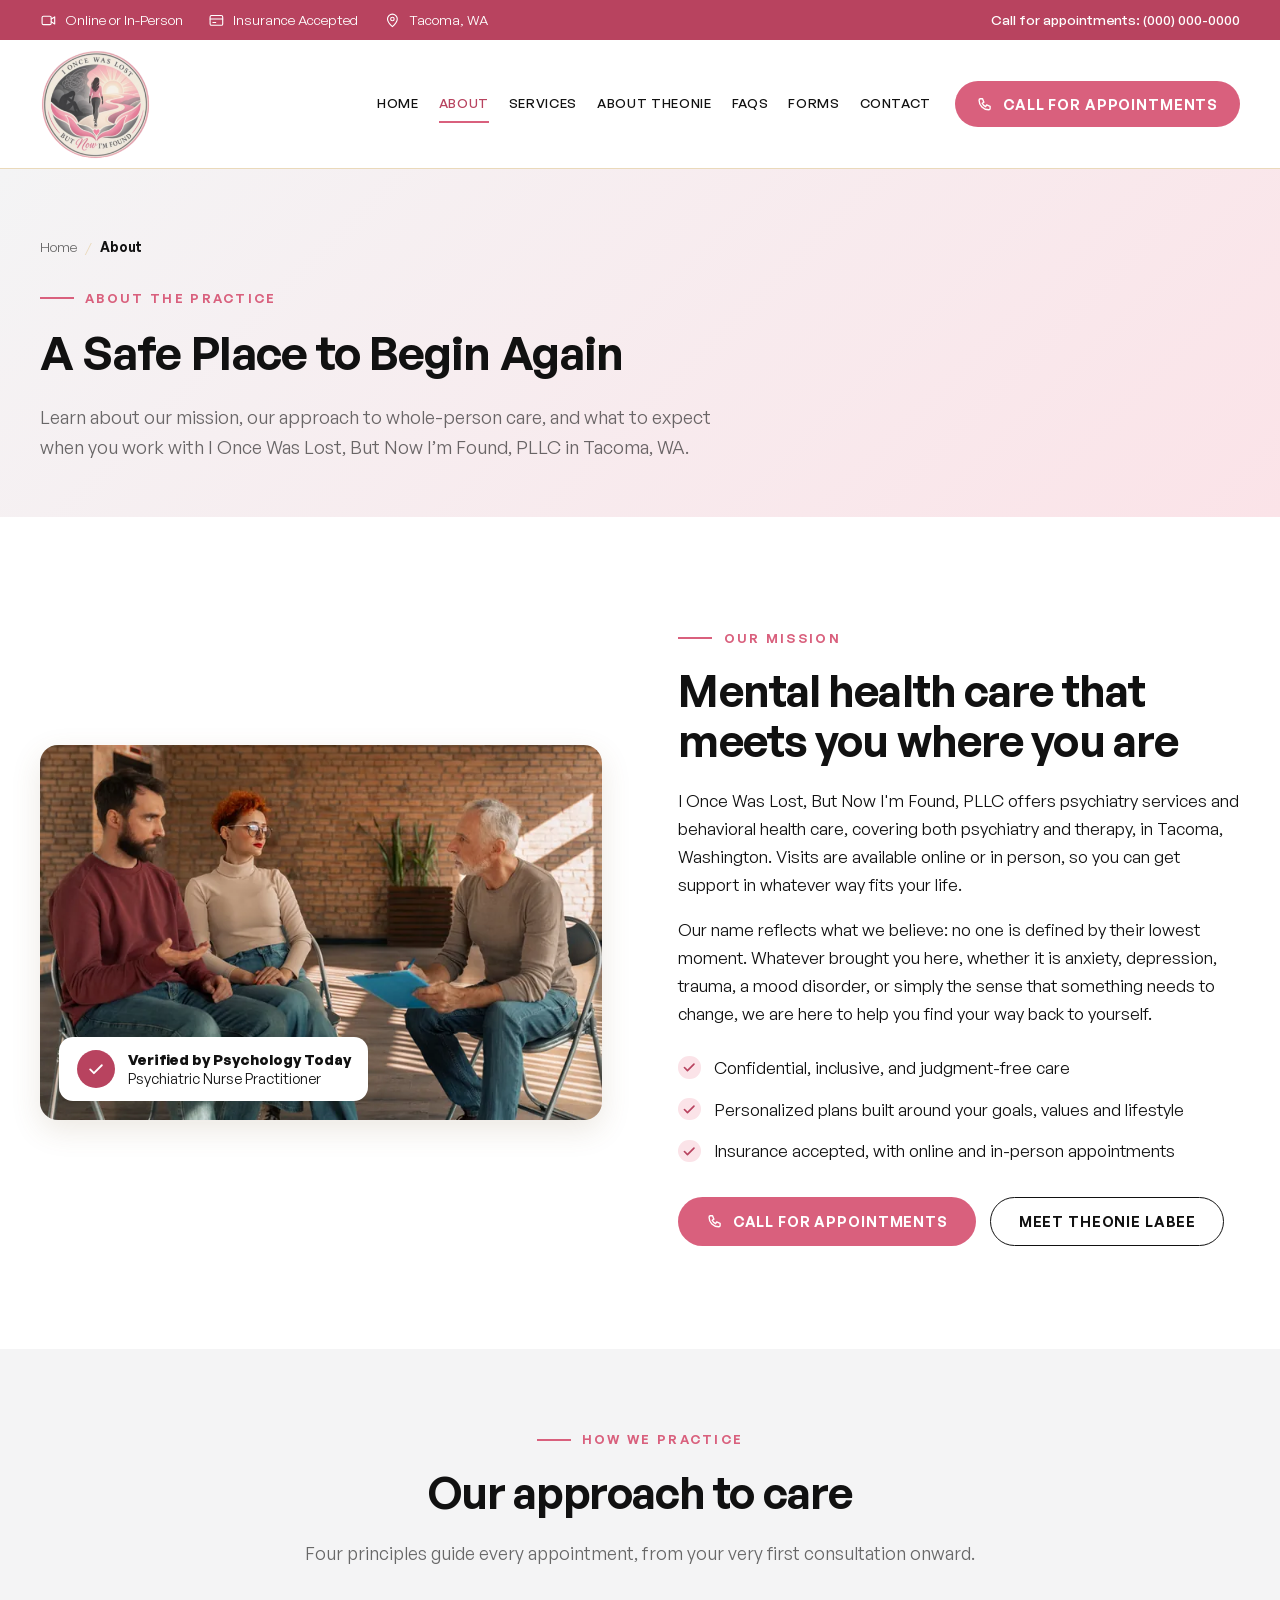
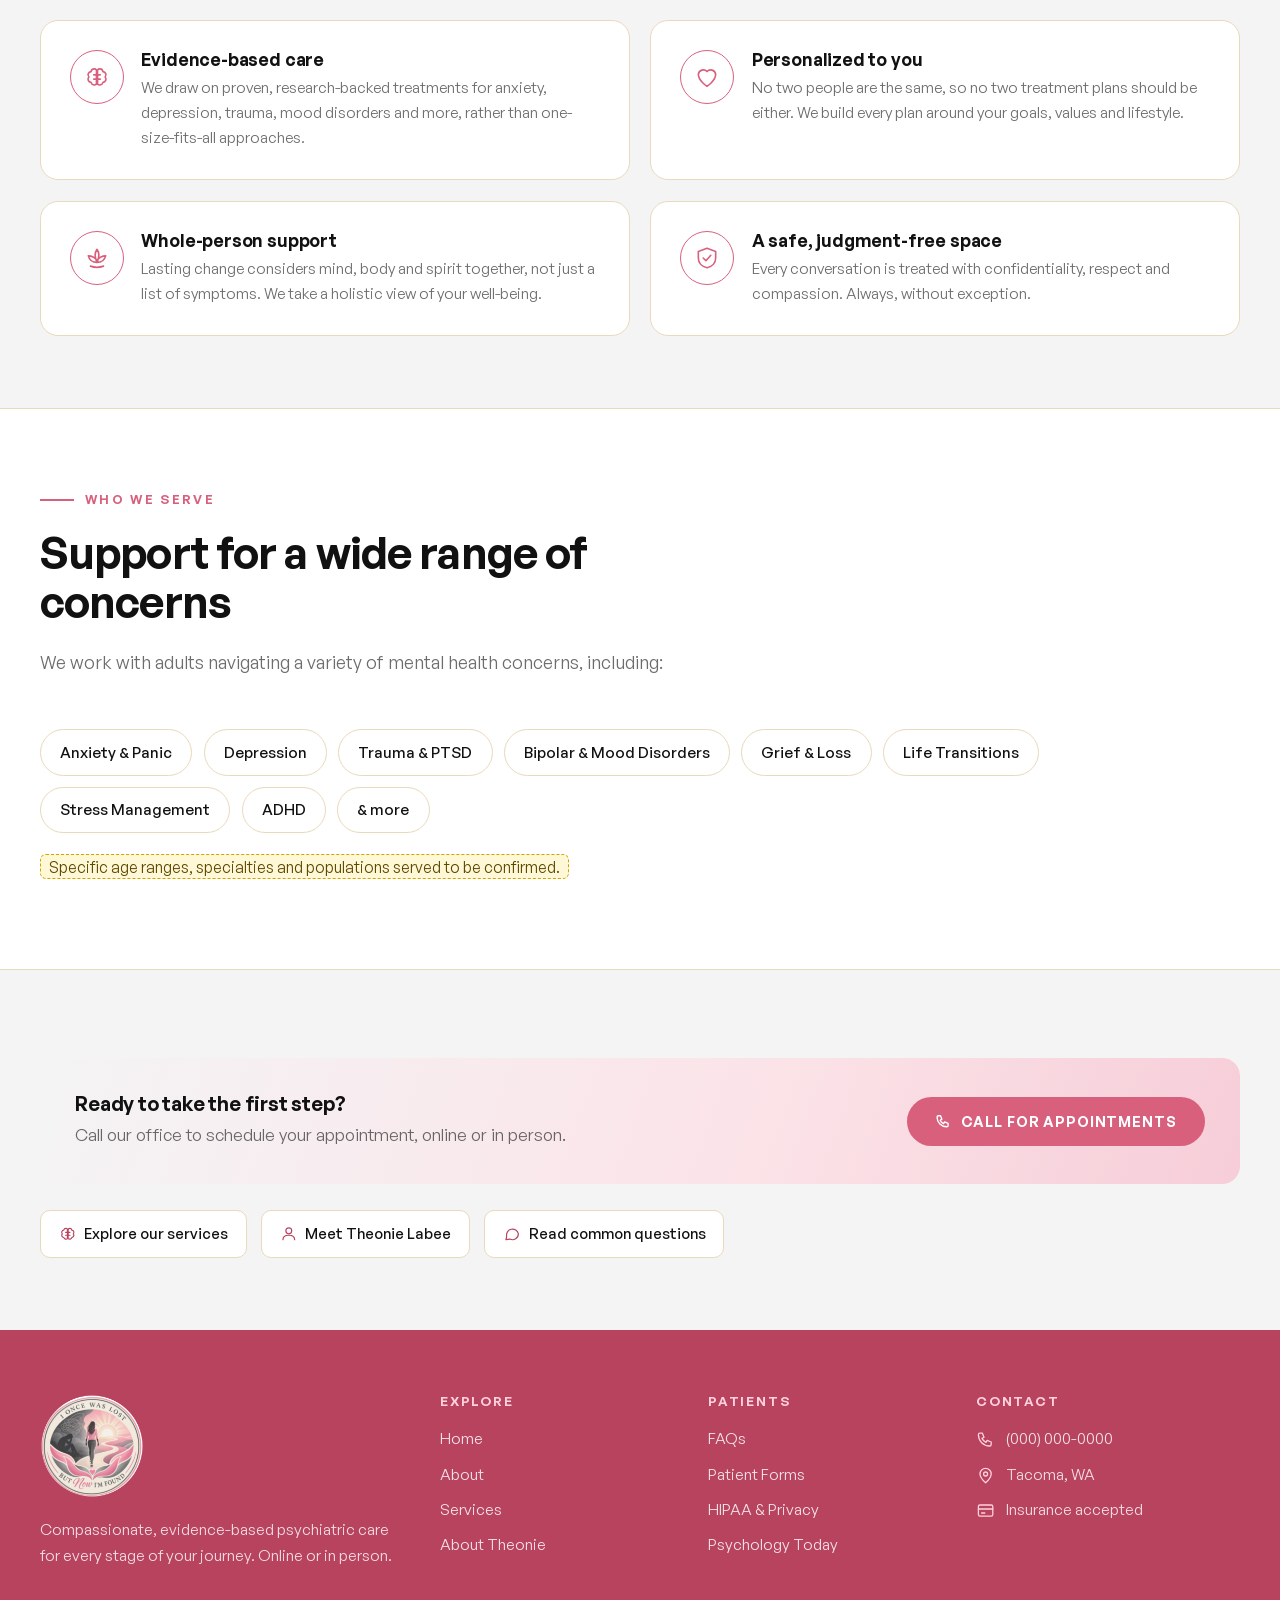
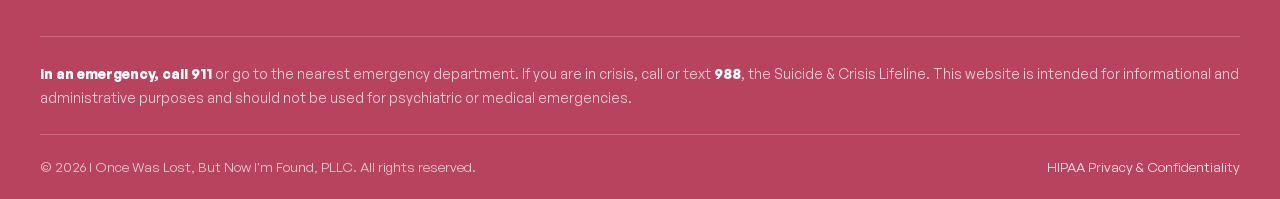
==== about.html @ dfe75b2d "New logo, six dedicated inner pages, SEO content - Replaced the header/footer logo with the client-s" ====
<!DOCTYPE html>
<html lang="en">
<head>
<meta charset="utf-8">
<meta name="viewport" content="width=device-width, initial-scale=1">
<title>About the Practice | I Once Was Lost, But Now I'm Found, PLLC | Tacoma, WA</title>
<meta name="description" content="Learn about I Once Was Lost, But Now I'm Found, PLLC: our mission, our evidence-based approach to psychiatric care, and who we serve in Tacoma, WA.">
<meta name="theme-color" content="#ffffff">
<link rel="icon" type="image/svg+xml" href="assets/logo-mark.svg">
<link rel="preload" href="assets/fonts/GeneralSans-400.woff2" as="font" type="font/woff2" crossorigin>
<link rel="preload" href="assets/fonts/GeneralSans-600.woff2" as="font" type="font/woff2" crossorigin>
<link rel="stylesheet" href="assets/styles.css">
<link rel="canonical" href="https://lostbutfoundpsychiatry.com/about.html">
<meta name="keywords" content="about our practice, psychiatry Tacoma WA, mental health clinic mission, whole-person care">
<meta property="og:type" content="website">
<meta property="og:site_name" content="I Once Was Lost, But Now I'm Found, PLLC">
<meta property="og:title" content="About the Practice | I Once Was Lost, But Now I'm Found, PLLC | Tacoma, WA">
<meta property="og:description" content="Learn about I Once Was Lost, But Now I'm Found, PLLC: our mission, our evidence-based approach to psychiatric care, and who we serve in Tacoma, WA.">
<meta property="og:url" content="https://lostbutfoundpsychiatry.com/about.html">
<meta property="og:image" content="https://lostbutfoundpsychiatry.com/assets/logo-badge.png">
<meta name="twitter:card" content="summary">
</head>
<body>

<!-- Icon sprite -->
<svg width="0" height="0" style="position:absolute" aria-hidden="true">
  <symbol id="i-phone" viewBox="0 0 24 24"><path d="M5 4h3l2 5-2.5 1.5a11 11 0 005 5L14 13l5 2v3a2 2 0 01-2 2A14 14 0 013 6a2 2 0 012-2z"/></symbol>
  <symbol id="i-mail" viewBox="0 0 24 24"><rect x="3" y="5" width="18" height="14" rx="2"/><path d="M3 7l9 6 9-6"/></symbol>
  <symbol id="i-pin" viewBox="0 0 24 24"><path d="M12 21s-7-6.2-7-11a7 7 0 0114 0c0 4.8-7 11-7 11z"/><circle cx="12" cy="10" r="2.5"/></symbol>
  <symbol id="i-clock" viewBox="0 0 24 24"><circle cx="12" cy="12" r="9"/><path d="M12 7v5l3 2"/></symbol>
  <symbol id="i-brain" viewBox="0 0 24 24"><path d="M9.5 4.5A3 3 0 006.5 7a3 3 0 00-2 5 3 3 0 002 5 3 3 0 005 1.5V5.5a2.5 2.5 0 00-2-1zM14.5 4.5A3 3 0 0117.5 7a3 3 0 012 5 3 3 0 01-2 5 3 3 0 01-5 1.5V5.5a2.5 2.5 0 012-1zM9 10h1.5M13.5 10H15M9 14h1.5M13.5 14H15"/></symbol>
  <symbol id="i-heart" viewBox="0 0 24 24"><path d="M12 20.5s-8-4.9-8-11A4.6 4.6 0 0112 7a4.6 4.6 0 018 2.5c0 6.100-8 11-8 11z"/></symbol>
  <symbol id="i-lotus" viewBox="0 0 24 24"><path d="M12 4c2.2 3 2.6 6.500 0 12-2.600-5.500-2.200-9 0-12zM12 16c-4 0-7-2-8-6 3 0 6 1.500 8 4zM12 16c4 0 7-2 8-6-3 0-6 1.500-8 4zM6 19.500c4 1.500 8 1.500 12 0"/></symbol>
  <symbol id="i-shield" viewBox="0 0 24 24"><path d="M12 3l8 3v6c0 4.500-3.200 8-8 9-4.800-1-8-4.500-8-9V6l8-3zM8.500 12l2.500 2.500 4.500-5"/></symbol>
  <symbol id="i-user" viewBox="0 0 24 24"><circle cx="12" cy="8" r="4"/><path d="M4 20c0-4 3.500-6 8-6s8 2 8 6"/></symbol>
  <symbol id="i-check" viewBox="0 0 24 24"><path d="M5 12.500l4.500 4.500L19 7.500"/></symbol>
  <symbol id="i-video" viewBox="0 0 24 24"><rect x="3" y="6" width="13" height="12" rx="2"/><path d="M16 10l5-3v10l-5-3"/></symbol>
  <symbol id="i-pill" viewBox="0 0 24 24"><path d="M10.500 20.500a4.950 4.950 0 01-7-7l10-10a4.950 4.950 0 017 7zM8.500 8.500l7 7"/></symbol>
  <symbol id="i-card" viewBox="0 0 24 24"><rect x="3" y="5" width="18" height="14" rx="2"/><path d="M3 10h18M7 15h4"/></symbol>
  <symbol id="i-chat" viewBox="0 0 24 24"><path d="M21 12a8 8 0 01-11.500 7.200L4 20l1-4.500A8 8 0 1121 12z"/></symbol>
  <symbol id="i-clipboard" viewBox="0 0 24 24"><rect x="5" y="4" width="14" height="17" rx="2"/><path d="M9 4h6v3H9zM9 12h6M9 16h4"/></symbol>
  <symbol id="i-file" viewBox="0 0 24 24"><path d="M14 3H7a2 2 0 00-2 2v14a2 2 0 002 2h10a2 2 0 002-2V8zM14 3v5h5M9 13h6M9 17h4"/></symbol>
  <symbol id="i-alert" viewBox="0 0 24 24"><path d="M12 3l10 18H2zM12 10v4.500M12 17.500v.5"/></symbol>
  <symbol id="i-left" viewBox="0 0 24 24"><path d="M15 5l-7 7 7 7"/></symbol>
  <symbol id="i-right" viewBox="0 0 24 24"><path d="M9 5l7 7-7 7"/></symbol>
  <symbol id="i-menu" viewBox="0 0 24 24"><path d="M4 7h16M4 12h16M4 17h16"/></symbol>
  <symbol id="i-close" viewBox="0 0 24 24"><path d="M6 6l12 12M18 6L6 18"/></symbol>
  <symbol id="i-quote" viewBox="0 0 24 24"><path d="M10 6C6.5 6.6 4 9.4 4 13.2V18h6.2v-6H7c.1-1.900 1.100-3.100 3-3.700zM20 6c-3.500.6-6 3.400-6 7.200V18h6.200v-6H17c.1-1.900 1.100-3.100 3-3.700z"/></symbol>
  <symbol id="i-lock" viewBox="0 0 24 24"><rect x="5" y="11" width="14" height="9" rx="2"/><path d="M8 11V8a4 4 0 018 0v3"/></symbol>
  <symbol id="i-calendar" viewBox="0 0 24 24"><rect x="4" y="5" width="16" height="15" rx="2"/><path d="M4 10h16M9 3v4M15 3v4"/></symbol>
  <symbol id="i-home" viewBox="0 0 24 24"><path d="M4 11l8-7 8 7M6 10v10h12V10M10 20v-5h4v5"/></symbol>
  <symbol id="i-building" viewBox="0 0 24 24"><rect x="5" y="3" width="14" height="18" rx="1.5"/><path d="M9 7h2M13 7h2M9 11h2M13 11h2M9 15h2M13 15h2M11 21v-3h2v3"/></symbol>
  <symbol id="i-plus" viewBox="0 0 24 24"><path d="M12 5v14M5 12h14"/></symbol>
</svg>

<a class="skip-link" href="#main">Skip to content</a>

<!-- Top bar -->
<div class="topbar">
  <div class="container">
    <ul>
      <li><svg class="icon"><use href="#i-video"/></svg>Online or In-Person</li>
      <li class="hide-sm"><svg class="icon"><use href="#i-card"/></svg>Insurance Accepted</li>
      <li class="hide-sm"><svg class="icon"><use href="#i-pin"/></svg>Tacoma, WA</li>
    </ul>
    <a href="tel:+10000000000"><span class="hide-sm">Call for appointments: </span>(000) 000-0000</a>
  </div>
</div>

<!-- Header -->
<header class="site-header">
  <div class="container header-row">
    <a class="brand" href="index.html" aria-label="I Once Was Lost, But Now I'm Found, PLLC — home">
      <img src="assets/logo-badge.png" alt="I Once Was Lost, But Now I'm Found, PLLC — Psychiatry, Tacoma, WA" width="112" height="112">
    </a>
    <button class="menu-btn" aria-expanded="false" aria-controls="site-nav" aria-label="Menu">
      <svg class="icon i-open"><use href="#i-menu"/></svg>
      <svg class="icon i-close"><use href="#i-close"/></svg>
    </button>
    <nav class="nav" id="site-nav" aria-label="Main">
      <ul class="nav-links">
        <li><a href="index.html">Home</a></li>
        <li><a href="about.html" class="is-active">About</a></li>
        <li><a href="services.html">Services</a></li>
        <li><a href="provider.html">About Theonie</a></li>
        <li><a href="faqs.html">FAQs</a></li>
        <li><a href="forms.html">Forms</a></li>
        <li><a href="contact.html">Contact</a></li>
      </ul>
      <a class="btn" href="tel:+10000000000"><svg class="icon"><use href="#i-phone"/></svg>Call for appointments</a>
    </nav>
  </div>
</header>

<main id="main"><div class="page-banner">
  <div class="container">
    <nav class="breadcrumb" aria-label="Breadcrumb"><a href="index.html">Home</a><span>/</span><strong aria-current="page">About</strong></nav>
    <span class="eyebrow">About the Practice</span>
    <h1>A Safe Place to Begin Again</h1>
    <p class="lead">Learn about our mission, our approach to whole-person care, and what to expect when you work with I Once Was Lost, But Now I’m Found, PLLC in Tacoma, WA.</p>
  </div>
</div>

<section class="section" id="about">
  <div class="container split">
    <div class="about-art">
      <picture>
        <source type="image/webp" srcset="assets/img/session-700.webp 700w, assets/img/session-1100.webp 1100w, assets/img/session-1600.webp 1600w" sizes="(max-width: 860px) 100vw, 560px">
        <img src="assets/img/session-1100.jpg" srcset="assets/img/session-700.jpg 700w, assets/img/session-1100.jpg 1100w, assets/img/session-1600.jpg 1600w" sizes="(max-width: 860px) 100vw, 560px" alt="A counseling session with a therapist and two clients" width="1100" height="734" loading="lazy" decoding="async">
      </picture>
      <div class="about-tag"><span class="dot"><svg class="icon"><use href="#i-check"/></svg></span><span><strong>Verified by Psychology Today</strong><br>Psychiatric Nurse Practitioner</span></div>
    </div>
    <div>
      <span class="eyebrow">Our Mission</span>
      <h2>Mental health care that meets you where you are</h2>
      <p>I Once Was Lost, But Now I'm Found, PLLC offers psychiatry services and behavioral health care, covering both psychiatry and therapy, in Tacoma, Washington. Visits are available online or in person, so you can get support in whatever way fits your life.</p>
      <p>Our name reflects what we believe: no one is defined by their lowest moment. Whatever brought you here, whether it is anxiety, depression, trauma, a mood disorder, or simply the sense that something needs to change, we are here to help you find your way back to yourself.</p>
      <ul class="checks">
        <li><svg class="icon"><use href="#i-check"/></svg><span>Confidential, inclusive, and judgment-free care</span></li>
        <li><svg class="icon"><use href="#i-check"/></svg><span>Personalized plans built around your goals, values and lifestyle</span></li>
        <li><svg class="icon"><use href="#i-check"/></svg><span>Insurance accepted, with online and in-person appointments</span></li>
      </ul>
      <div class="hero-actions">
        <a class="btn" href="tel:+10000000000"><svg class="icon"><use href="#i-phone"/></svg>Call for appointments</a>
        <a class="btn btn--outline" href="provider.html">Meet Theonie Labee</a>
      </div>
    </div>
  </div>
</section>

<section class="subsection subsection--sand">
  <div class="container">
    <div class="section-head center">
      <span class="eyebrow">How We Practice</span>
      <h2>Our approach to care</h2>
      <p>Four principles guide every appointment, from your very first consultation onward.</p>
    </div>
    <div class="value-grid">
      <div class="value-card">
        <span class="ring"><svg class="icon"><use href="#i-brain"/></svg></span>
        <div><h3>Evidence-based care</h3><p>We draw on proven, research-backed treatments for anxiety, depression, trauma, mood disorders and more, rather than one-size-fits-all approaches.</p></div>
      </div>
      <div class="value-card">
        <span class="ring"><svg class="icon"><use href="#i-heart"/></svg></span>
        <div><h3>Personalized to you</h3><p>No two people are the same, so no two treatment plans should be either. We build every plan around your goals, values and lifestyle.</p></div>
      </div>
      <div class="value-card">
        <span class="ring"><svg class="icon"><use href="#i-lotus"/></svg></span>
        <div><h3>Whole-person support</h3><p>Lasting change considers mind, body and spirit together, not just a list of symptoms. We take a holistic view of your well-being.</p></div>
      </div>
      <div class="value-card">
        <span class="ring"><svg class="icon"><use href="#i-shield"/></svg></span>
        <div><h3>A safe, judgment-free space</h3><p>Every conversation is treated with confidentiality, respect and compassion. Always, without exception.</p></div>
      </div>
    </div>
  </div>
</section>

<section class="subsection">
  <div class="container">
    <div class="section-head">
      <span class="eyebrow">Who We Serve</span>
      <h2>Support for a wide range of concerns</h2>
      <p>We work with adults navigating a variety of mental health concerns, including:</p>
    </div>
    <ul class="tag-cloud">
      <li>Anxiety &amp; Panic</li><li>Depression</li><li>Trauma &amp; PTSD</li><li>Bipolar &amp; Mood Disorders</li>
      <li>Grief &amp; Loss</li><li>Life Transitions</li><li>Stress Management</li><li>ADHD</li><li>& more</li>
    </ul>
    <p style="margin-top:1.2rem;color:var(--muted)"><span class="todo">Specific age ranges, specialties and populations served to be confirmed.</span></p>
  </div>
</section>

<section class="subsection subsection--sand">
  <div class="container">
    <div class="page-cta">
      <div><h3>Ready to take the first step?</h3><p>Call our office to schedule your appointment, online or in person.</p></div>
      <a class="btn" href="tel:+10000000000"><svg class="icon"><use href="#i-phone"/></svg>Call for appointments</a>
    </div>
    <div class="related-links">
      <a href="services.html"><svg class="icon"><use href="#i-brain"/></svg>Explore our services</a>
      <a href="provider.html"><svg class="icon"><use href="#i-user"/></svg>Meet Theonie Labee</a>
      <a href="faqs.html"><svg class="icon"><use href="#i-chat"/></svg>Read common questions</a>
    </div>
  </div>
</section>


</main>

<!-- Footer -->
<footer class="site-footer" id="contact">
  <div class="container footer-main">
    <div class="footer-brand">
      <img src="assets/logo-badge.png" alt="I Once Was Lost, But Now I'm Found, PLLC" width="104" height="104">
      <p>Compassionate, evidence-based psychiatric care for every stage of your journey. Online or in person.</p>
    </div>
    <div>
      <h3>Explore</h3>
      <ul>
        <li><a href="index.html">Home</a></li>
        <li><a href="about.html">About</a></li>
        <li><a href="services.html">Services</a></li>
        <li><a href="provider.html">About Theonie</a></li>
      </ul>
    </div>
    <div>
      <h3>Patients</h3>
      <ul>
        <li><a href="faqs.html">FAQs</a></li>
        <li><a href="forms.html">Patient Forms</a></li>
        <li><a href="index.html#hipaa">HIPAA &amp; Privacy</a></li>
        <li><a href="https://www.psychologytoday.com/us/psychiatrists/i-once-was-lost-but-now-i-m-found-pllc-tacoma-wa/1693628" target="_blank" rel="noopener">Psychology Today</a></li>
      </ul>
    </div>
    <div>
      <h3>Contact</h3>
      <ul class="footer-contact">
        <li><svg class="icon"><use href="#i-phone"/></svg><a href="tel:+10000000000">(000) 000-0000</a></li>
        <li><svg class="icon"><use href="#i-pin"/></svg><span>Tacoma, WA</span></li>
        <li><svg class="icon"><use href="#i-card"/></svg><span>Insurance accepted</span></li>
      </ul>
    </div>
  </div>
  <div class="container footer-emergency">
    <strong>In an emergency, call 911</strong> or go to the nearest emergency department. If you are in crisis, call or text <strong>988</strong>, the Suicide &amp; Crisis Lifeline. This website is intended for informational and administrative purposes and should not be used for psychiatric or medical emergencies.
  </div>
  <div class="container footer-bottom">
    <span>&copy; <span id="year">2026</span> I Once Was Lost, But Now I'm Found, PLLC. All rights reserved.</span>
    <a href="index.html#hipaa">HIPAA Privacy &amp; Confidentiality</a>
  </div>
</footer>

<div class="call-bar"><a class="btn" href="tel:+10000000000"><svg class="icon"><use href="#i-phone"/></svg>Call for appointments</a></div>

<script src="assets/site.js"></script>
</body>
</html>
---- assets/styles.css ----
/* I Once Was Lost, But Now I'm Found, PLLC — homepage styles
   Palette sampled from the client's mockup. Font: General Sans (Fontshare, self-hosted). */

@font-face { font-family: "General Sans"; src: url("fonts/GeneralSans-400.woff2") format("woff2"); font-weight: 400; font-style: normal; font-display: swap; }
@font-face { font-family: "General Sans"; src: url("fonts/GeneralSans-500.woff2") format("woff2"); font-weight: 500; font-style: normal; font-display: swap; }
@font-face { font-family: "General Sans"; src: url("fonts/GeneralSans-500-italic.woff2") format("woff2"); font-weight: 500; font-style: italic; font-display: swap; }
@font-face { font-family: "General Sans"; src: url("fonts/GeneralSans-600.woff2") format("woff2"); font-weight: 600; font-style: normal; font-display: swap; }
@font-face { font-family: "General Sans"; src: url("fonts/GeneralSans-700.woff2") format("woff2"); font-weight: 700; font-style: normal; font-display: swap; }

:root {
  --navy: #111111;
  --navy-deep: #ffffff;
  --navy-mid: #ffffff;
  --rose: #d9607d;
  --rose-dark: #b8435f;
  --rose-soft: #fbe3e8;
  --ink: #111111;
  --muted: rgba(17, 17, 17, .62);
  --line: #ead9ba;
  --paper: #ffffff;
  --sand: #f4f4f5;
  --cream: #ffffff;
  --radius: 18px;
  --shadow: 0 10px 30px rgba(120, 90, 50, .14);
  --font: "General Sans", system-ui, -apple-system, "Segoe UI", Roboto, sans-serif;
  --header-h: 128px;
}

*, *::before, *::after { box-sizing: border-box; }
html { scroll-behavior: smooth; scroll-padding-top: calc(var(--header-h) + 8px); -webkit-text-size-adjust: 100%; }
body { margin: 0; font-family: var(--font); font-size: 1.0625rem; line-height: 1.65; color: var(--ink); background: #fff; -webkit-font-smoothing: antialiased; }
img, svg { max-width: 100%; }
img { display: block; }
a { color: var(--navy); text-underline-offset: 3px; }
a:hover { color: var(--rose-dark); }
:focus-visible { outline: 3px solid var(--rose-dark); outline-offset: 3px; border-radius: 6px; }
h1, h2, h3, h4 { margin: 0 0 .5em; line-height: 1.12; color: var(--navy); font-weight: 600; letter-spacing: -.02em; }
h2 { font-size: clamp(1.9rem, 3.6vw, 2.75rem); }
h3 { font-size: 1.25rem; letter-spacing: -.01em; }
p { margin: 0 0 1em; }
ul { margin: 0; padding: 0; list-style: none; }

.container { width: min(1200px, 100% - 3rem); margin-inline: auto; }
.sr-only { position: absolute; width: 1px; height: 1px; overflow: hidden; clip: rect(0 0 0 0); white-space: nowrap; }
.skip-link { position: absolute; left: 1rem; top: -4rem; background: var(--rose-dark); color: #fff; padding: .7rem 1rem; border-radius: 8px; z-index: 200; }
.skip-link:focus { top: 1rem; color: #fff; }
.icon { width: 1.5em; height: 1.5em; fill: none; stroke: currentColor; stroke-width: 1.6; stroke-linecap: round; stroke-linejoin: round; flex: none; }

/* ---------- Buttons ---------- */
.btn { display: inline-flex; align-items: center; justify-content: center; gap: .6rem; padding: .95rem 1.7rem; border-radius: 999px; border: 1.5px solid transparent; background: var(--rose); color: #fff; font: 600 .9rem/1 var(--font); letter-spacing: .06em; text-transform: uppercase; text-decoration: none; cursor: pointer; white-space: nowrap; transition: background .2s, transform .2s, box-shadow .2s; }
.btn:hover { background: var(--rose-dark); color: #fff; transform: translateY(-1px); box-shadow: 0 8px 20px rgba(217, 96, 125, .35); }
.btn .icon { width: 1.15em; height: 1.15em; stroke-width: 2; }
.btn--ghost { background: transparent; border-color: rgba(255, 255, 255, .75); color: #fff; }
.btn--ghost:hover { background: rgba(255, 255, 255, .14); box-shadow: none; }
.btn--outline { background: transparent; color: var(--navy); border-color: var(--navy); }
.btn--outline:hover { background: var(--rose-dark); border-color: var(--rose-dark); color: #fff; box-shadow: none; }

/* ---------- Top bar + header ---------- */
.topbar { background: var(--rose-dark); color: #fff; font-size: .85rem; }
.topbar .container { display: flex; justify-content: space-between; align-items: center; gap: 1rem; min-height: 40px; }
.topbar ul { display: flex; gap: 1.6rem; flex-wrap: wrap; }
.topbar li { display: inline-flex; align-items: center; gap: .5rem; }
.topbar .icon { width: 1.05rem; height: 1.05rem; color: #fff; }
.topbar a { color: #fff; text-decoration: none; font-weight: 500; }
.topbar a:hover { color: var(--rose-soft); }

.site-header { position: sticky; top: 0; z-index: 100; background: rgba(255, 255, 255, .92); backdrop-filter: saturate(1.4) blur(10px); border-bottom: 1px solid var(--line); }
.header-row { display: flex; align-items: center; justify-content: space-between; gap: 1.5rem; height: var(--header-h); }
.brand { display: block; flex: none; }
.brand img { height: 112px; width: auto; }
.nav { display: flex; align-items: center; gap: 2rem; }
.nav-links { display: flex; align-items: center; gap: 1.7rem; }
.nav-links a { position: relative; display: block; padding: .5rem 0; color: var(--ink); text-decoration: none; font-size: .86rem; font-weight: 500; letter-spacing: .07em; text-transform: uppercase; }
.nav-links a::after { content: ""; position: absolute; left: 0; right: 0; bottom: 0; height: 2px; background: var(--rose); transform: scaleX(0); transform-origin: left; transition: transform .25s; }
.nav-links a:hover, .nav-links a.is-active { color: var(--rose-dark); }
.nav-links a:hover::after, .nav-links a.is-active::after { transform: scaleX(1); }
.menu-btn { display: none; align-items: center; justify-content: center; width: 46px; height: 46px; border: 1.5px solid var(--line); border-radius: 12px; background: #fff; color: var(--navy); cursor: pointer; }
.menu-btn .icon { width: 24px; height: 24px; stroke-width: 2; }
.menu-btn .i-close { display: none; }
.menu-btn[aria-expanded="true"] .i-open { display: none; }
.menu-btn[aria-expanded="true"] .i-close { display: block; }

/* ---------- Hero slider ---------- */
.hero { position: relative; background: #1a1612; color: #fff; overflow: hidden; touch-action: pan-y; }
.slides { position: relative; height: clamp(600px, 84vh, 780px); }
.slide { position: absolute; inset: 0; opacity: 0; visibility: hidden; transition: opacity .9s ease, visibility .9s; }
.slide.is-active { opacity: 1; visibility: visible; z-index: 1; }
.slide picture, .slide img { position: absolute; inset: 0; width: 100%; height: 100%; }
.slide img { object-fit: cover; object-position: var(--pos, 50% 50%); transform: scale(1.06); transition: transform 8s ease-out; }
.slide.is-active img { transform: scale(1); }
.slide::after { content: ""; position: absolute; inset: 0; background: linear-gradient(90deg, rgba(0, 0, 0, .72) 0%, rgba(0, 0, 0, .5) 38%, rgba(0, 0, 0, .1) 78%); }
.slide--tint::after { background: linear-gradient(90deg, rgba(0, 0, 0, .76) 0%, rgba(0, 0, 0, .56) 42%, rgba(0, 0, 0, .22) 100%); }
.slide--right::after { background: linear-gradient(270deg, rgba(0, 0, 0, .72) 0%, rgba(0, 0, 0, .5) 38%, rgba(0, 0, 0, .1) 78%); }
@media (min-width: 641px) {
  .slide--right .slide-content { margin-left: auto; margin-right: max(1.5rem, calc((100% - 1200px) / 2)); text-align: right; }
  .slide--right .slide-content .lead { margin-left: auto; }
  .slide--right .hero-actions { justify-content: flex-end; }
  .slide--right .hero-badges { justify-content: flex-end; }
}
.slide-content { position: relative; z-index: 2; height: 100%; display: flex; flex-direction: column; justify-content: center; width: min(1040px, 100% - 3rem); margin-left: max(1.5rem, calc((100% - 1200px) / 2)); margin-right: auto; padding-block: 3rem 6rem; }
.slide h1 .ln, .slide h2 .ln { display: block; }
.eyebrow { display: inline-flex; align-items: center; gap: .7rem; margin-bottom: 1.1rem; color: var(--rose); font-size: .8rem; font-weight: 600; letter-spacing: .18em; text-transform: uppercase; }
.eyebrow::before { content: ""; width: 34px; height: 2px; background: currentColor; }
.hero .eyebrow { color: #ff9fb6; }
.slide h1, .slide h2 { color: #fff; font-size: clamp(1.9rem, 4.4vw, 3.9rem); line-height: 1.04; letter-spacing: -.03em; font-weight: 600; }
.slide h1 em, .slide h2 em { font-style: normal; color: #ff8fa8; }
.slide p.lead { max-width: 30rem; font-size: clamp(1.05rem, 1.6vw, 1.25rem); color: rgba(255, 255, 255, .92); }
.hero-actions { display: flex; flex-wrap: wrap; gap: .9rem; margin-top: .6rem; }
.hero-badges { display: flex; flex-wrap: wrap; gap: 1.4rem; margin-top: 2rem; font-size: .95rem; }
.hero-badges li { display: flex; align-items: center; gap: .7rem; line-height: 1.3; }
.hero-badges .dot { width: 40px; height: 40px; border-radius: 50%; display: grid; place-items: center; background: #fff; color: var(--navy); }
.hero-badges .dot--blue { background: var(--rose-dark); color: #fff; }
.hero-badges .icon { width: 20px; height: 20px; stroke-width: 2; }

.slider-ui { position: absolute; z-index: 5; left: 0; right: 0; bottom: 1.6rem; }
.slider-ui .container { display: flex; align-items: center; justify-content: space-between; gap: 1rem; }
.dots { display: flex; gap: .6rem; }
.dot-btn { width: 44px; height: 24px; padding: 0; border: 0; background: none; cursor: pointer; display: grid; align-items: center; }
.dot-btn span { display: block; height: 4px; border-radius: 4px; background: rgba(255, 255, 255, .4); overflow: hidden; }
.dot-btn span::after { content: ""; display: block; height: 100%; width: 0; background: #fff; }
.dot-btn.is-active span::after { width: 100%; }
.hero.is-playing .dot-btn.is-active span::after { animation: progress var(--interval, 7s) linear; }
.hero.is-paused .dot-btn.is-active span::after { animation-play-state: paused; }
@keyframes progress { from { width: 0; } to { width: 100%; } }
.arrows { display: flex; gap: .6rem; }
.arrow { width: 48px; height: 48px; border-radius: 50%; border: 1.5px solid var(--line); background: rgba(255, 255, 255, .85); color: var(--navy); display: grid; place-items: center; cursor: pointer; transition: background .2s; }
.arrow:hover { background: var(--rose); border-color: var(--rose); color: #fff; }
.arrow .icon { width: 22px; height: 22px; stroke-width: 2; }

/* ---------- Trust strip + tagline ---------- */
.pillars { background: var(--sand); color: var(--ink); }
.pillars ul { display: grid; grid-template-columns: repeat(4, 1fr); }
.pillar { display: flex; gap: 1.1rem; padding: 2.2rem 1.6rem; border-left: 1px solid var(--line); }
.pillar:first-child { border-left: 0; padding-left: 0; }
.pillar .ring { width: 60px; height: 60px; flex: none; display: grid; place-items: center; border: 1.5px solid var(--rose); border-radius: 50%; color: var(--rose); }
.pillar .ring .icon { width: 30px; height: 30px; stroke-width: 1.4; }
.pillar h3 { margin: 0 0 .35rem; color: var(--rose-dark); font-size: .84rem; font-weight: 600; letter-spacing: .09em; text-transform: uppercase; }
.pillar p { margin: 0; font-size: .95rem; line-height: 1.5; color: var(--muted); }
.tagline { background: var(--rose-dark); color: #fff; text-align: center; padding: 1.3rem 1rem; }
.tagline p { margin: 0; display: flex; justify-content: center; align-items: center; flex-wrap: wrap; gap: .4rem 1.6rem; font-size: 1.15rem; font-weight: 500; }
.tagline .sig { font-style: italic; font-weight: 500; font-size: 1.3rem; padding-left: 1.6rem; border-left: 1px solid rgba(255, 255, 255, .55); display: inline-flex; align-items: center; gap: .6rem; }
.tagline .sig .icon { width: 1.2em; height: 1.2em; }

/* ---------- Sections ---------- */
.section { padding: clamp(4rem, 8vw, 7rem) 0; }
.section--sand { background: var(--sand); }
#insurance { background: #fff; }
.section-head { max-width: 720px; margin-bottom: clamp(2rem, 4vw, 3.4rem); }
.section-head.center { margin-inline: auto; text-align: center; }
.section-head.center .eyebrow { justify-content: center; }
.section-head p { color: var(--muted); font-size: 1.125rem; }
.split { display: grid; grid-template-columns: 1fr 1fr; gap: clamp(2rem, 6vw, 5.5rem); align-items: center; }

/* About */
.about-art { position: relative; border-radius: var(--radius); overflow: hidden; box-shadow: var(--shadow); line-height: 0; }
.about-art picture, .about-art img { display: block; width: 100%; height: auto; }
.about-art::after { content: none; }
.about-tag { position: absolute; z-index: 2; left: 1.2rem; bottom: 1.2rem; display: flex; align-items: center; gap: .8rem; background: #fff; border-radius: 14px; padding: .8rem 1.1rem; box-shadow: var(--shadow); font-size: .92rem; line-height: 1.3; }
.about-tag .dot { width: 38px; height: 38px; border-radius: 50%; background: var(--rose-dark); color: #fff; display: grid; place-items: center; }
.about-tag .icon { width: 20px; height: 20px; stroke-width: 2.2; }
.checks { display: grid; gap: .85rem; margin: 1.6rem 0 2rem; }
.checks li { display: flex; gap: .85rem; align-items: flex-start; }
.checks .icon { width: 1.4rem; height: 1.4rem; margin-top: .15rem; padding: 3px; border-radius: 50%; background: var(--rose-soft); color: var(--rose-dark); stroke-width: 2.4; }

/* Services */
.cards { display: grid; grid-template-columns: repeat(3, 1fr); gap: 1.5rem; }
.card { position: relative; background: #fff; border: 1px solid var(--line); border-radius: var(--radius); padding: 2rem; transition: transform .25s, box-shadow .25s, border-color .25s; }
.card:hover { transform: translateY(-4px); box-shadow: var(--shadow); border-color: #f3bdcb; }
.card .ic { width: 58px; height: 58px; display: grid; place-items: center; margin-bottom: 1.3rem; border-radius: 16px; background: var(--rose-soft); color: var(--rose-dark); }
.card .ic .icon { width: 30px; height: 30px; }
.card h3 { margin-bottom: .5rem; }
.card p { margin: 0; color: var(--muted); font-size: 1rem; }
.card--feature { background: var(--rose-dark); border-color: var(--rose-dark); }
.card--feature h3, .card--feature p { color: #fff; }
.card--feature p { opacity: .9; }
.card--feature .ic { background: rgba(255, 255, 255, .16); color: #fbe3e8; }
.card--feature:hover { border-color: var(--rose); }

.cta-band { margin-top: 3rem; display: flex; align-items: center; justify-content: space-between; flex-wrap: wrap; gap: 1.5rem; padding: 2rem 2.4rem; border-radius: var(--radius); color: var(--navy); background: var(--rose-soft); }
.cta-band h3 { margin: 0 0 .3rem; color: var(--navy); font-size: 1.5rem; }
.cta-band p { margin: 0; opacity: .9; }

/* Provider */
.provider { display: grid; grid-template-columns: 5fr 7fr; gap: clamp(2rem, 6vw, 5rem); align-items: center; }
.photo { position: relative; aspect-ratio: 4 / 5; border-radius: var(--radius); overflow: hidden; display: grid; place-items: center; text-align: center; padding: 2rem; color: var(--navy); background: linear-gradient(160deg, var(--rose-soft), var(--sand)); box-shadow: var(--shadow); }
.photo img.mark { width: 34%; opacity: .9; margin: 0 auto 1rem; }
.photo small { display: block; color: var(--muted); font-size: .85rem; }
.creds { display: flex; flex-wrap: wrap; gap: .6rem; margin: 0 0 1.4rem; }
.creds li { padding: .4rem .9rem; border-radius: 999px; background: var(--rose-soft); color: var(--rose-dark); font-size: .85rem; font-weight: 600; letter-spacing: .03em; }
.todo { display: inline; padding: .1rem .5rem; border-radius: 6px; border: 1px dashed #d1a300; background: #fff8d6; color: #5c4700; font-size: .92em; }

/* Forms */
.forms-grid { display: grid; grid-template-columns: repeat(auto-fit, minmax(260px, 1fr)); gap: 1.2rem; }
.form-card { display: flex; align-items: center; gap: 1rem; padding: 1.3rem 1.4rem; background: #fff; border: 1px dashed #f3bdcb; border-radius: 14px; color: var(--muted); }
.form-card .icon { width: 2rem; height: 2rem; color: var(--rose); }
.form-card strong { display: block; color: var(--navy); font-weight: 600; }
.form-card span { font-size: .9rem; }

/* HIPAA */

/* Contact */
.contact-grid { display: grid; grid-template-columns: repeat(4, 1fr); gap: 1.3rem; }
.contact-card { padding: 1.8rem 1.5rem; background: #fff; border: 1px solid var(--line); border-radius: var(--radius); text-align: center; }
.contact-card .ic { width: 54px; height: 54px; margin: 0 auto 1rem; display: grid; place-items: center; border-radius: 50%; background: var(--rose-soft); color: var(--rose-dark); }
.contact-card h3 { font-size: 1rem; letter-spacing: .08em; text-transform: uppercase; color: var(--rose-dark); margin-bottom: .4rem; }
.contact-card p { margin: 0; font-size: 1.05rem; color: var(--navy); font-weight: 500; overflow-wrap: anywhere; }
.contact-card a { text-decoration: none; }
.contact-cta { margin-top: 2.2rem; text-align: center; }

/* ---------- Footer ---------- */
.site-footer { background: var(--rose-dark); color: rgba(255, 255, 255, .82); font-size: .97rem; }
.footer-main { display: grid; grid-template-columns: 1.6fr 1fr 1fr 1.2fr; gap: 3rem; padding: 4rem 0 3rem; }
.footer-brand img { height: 104px; width: auto; margin-bottom: 1.2rem; }
.footer-brand p { max-width: 24rem; margin-bottom: 1.2rem; }
.site-footer h3 { margin-bottom: 1.1rem; color: #ffd1dc; font-size: .82rem; font-weight: 600; letter-spacing: .14em; text-transform: uppercase; }
.site-footer li { margin-bottom: .6rem; }
.site-footer a { color: rgba(255, 255, 255, .85); text-decoration: none; }
.site-footer a:hover { color: #fff; text-decoration: underline; }
.footer-contact li { display: flex; gap: .7rem; align-items: flex-start; }
.footer-contact .icon { width: 1.2rem; height: 1.2rem; margin-top: .25rem; color: #ffd1dc; }
.footer-emergency { border-top: 1px solid rgba(255, 255, 255, .22); padding: 1.6rem 0; font-size: .88rem; color: rgba(255, 255, 255, .75); }
.footer-emergency strong { color: #fff; }
.footer-bottom { border-top: 1px solid rgba(255, 255, 255, .22); padding: 1.3rem 0; font-size: .85rem; color: rgba(255, 255, 255, .7); display: flex; justify-content: space-between; gap: 1rem; flex-wrap: wrap; }

.call-bar { display: none; }

/* ---------- Responsive ---------- */
@media (max-width: 1100px) {
  :root { --header-h: 96px; }
  .brand img { height: 84px; }
  .menu-btn { display: inline-flex; }
  .nav { position: absolute; top: 100%; left: 0; right: 0; flex-direction: column; align-items: stretch; gap: 0; padding: .5rem 1.5rem 1.6rem; background: #fff; border-bottom: 1px solid var(--line); box-shadow: 0 20px 30px rgba(120, 90, 50, .14); display: none; }
  .nav.is-open { display: flex; }
  .nav-links { flex-direction: column; align-items: stretch; gap: 0; }
  .nav-links a { padding: 1rem .2rem; border-bottom: 1px solid var(--line); font-size: .95rem; }
  .nav-links a::after { display: none; }
  .nav .btn { margin-top: 1.2rem; }
  .cards { grid-template-columns: repeat(2, 1fr); }
  .contact-grid { grid-template-columns: repeat(2, 1fr); }
  .footer-main { grid-template-columns: 1fr 1fr; }
}
@media (max-width: 860px) {
  .pillars ul { grid-template-columns: repeat(2, 1fr); }
  .pillar { padding: 1.8rem 1rem; }
  .pillar:nth-child(odd) { border-left: 0; padding-left: 0; }
  .pillar:nth-child(n+3) { border-top: 1px solid var(--line); }
  .split, .provider { grid-template-columns: 1fr; }
  .about-art { aspect-ratio: auto; padding: 2.5rem 1rem 5rem; }
  .photo { aspect-ratio: 16 / 11; }
}
@media (max-width: 640px) {
  body { font-size: 1rem; padding-bottom: 68px; }
  .container { width: min(1200px, 100% - 2rem); }
  .topbar .hide-sm { display: none; }
  .topbar .container { justify-content: center; }
  .slides { height: 75vh; height: 75svh; }
  .slide::after, .slide--tint::after { background: linear-gradient(0deg, rgba(0, 0, 0, .82) 0%, rgba(0, 0, 0, .6) 48%, rgba(0, 0, 0, .18) 100%); }
  .slide-content { justify-content: flex-end; padding-block: 2rem 5.5rem; width: calc(100% - 2rem); margin-left: 1rem; }
  .hero-actions .btn { flex: 1 1 100%; }
  .hero-badges { gap: .9rem; margin-top: 1.4rem; }
  .arrows { display: none; }
  .slider-ui .container { justify-content: center; }
  .pillars ul { grid-template-columns: 1fr; }
  .pillar, .pillar:nth-child(odd) { border-left: 0; padding: 1.4rem 0; }
  .pillar + .pillar { border-top: 1px solid var(--line); }
  .tagline .sig { border-left: 0; padding-left: 0; }
  .cards, .contact-grid, .footer-main { grid-template-columns: 1fr; }
  .card { padding: 1.6rem; }
  .cta-band { padding: 1.6rem; }
  .cta-band .btn { width: 100%; }
  .footer-main { gap: 2rem; padding: 3rem 0 2rem; }
  .call-bar { position: fixed; left: 0; right: 0; bottom: 0; z-index: 90; display: flex; gap: .7rem; padding: .7rem 1rem calc(.7rem + env(safe-area-inset-bottom)); background: #fff; border-top: 1px solid var(--line); box-shadow: 0 -8px 24px rgba(120, 90, 50, .12); }
  .call-bar .btn { flex: 1; padding: .9rem 1rem; }
}
@media (prefers-reduced-motion: reduce) {
  html { scroll-behavior: auto; }
  .slide, .slide img, .btn, .card { transition: none; }
  .hero.is-playing .dot-btn.is-active span::after { animation: none; width: 100%; }
}

/* ================= Additions: visits, approach, provider, insurance, stories, CTA, FAQ, HIPAA ================= */
.split--top { align-items: start; }

/* Online / in-person */
.photo-frame { position: relative; border-radius: var(--radius); overflow: hidden; box-shadow: var(--shadow); aspect-ratio: 4 / 5; max-height: 640px; }
.photo-frame img { width: 100%; height: 100%; object-fit: cover; }
.frame-chip { position: absolute; left: 1.2rem; bottom: 1.2rem; display: flex; align-items: center; gap: .6rem; padding: .75rem 1.2rem; border-radius: 999px; background: #fff; color: var(--navy); font-weight: 600; box-shadow: var(--shadow); }
.frame-chip .icon { color: var(--rose-dark); width: 1.3rem; height: 1.3rem; }
.format-cards { display: grid; grid-template-columns: 1fr 1fr; gap: 1rem; margin: 1.6rem 0; }
.format { display: flex; gap: .95rem; padding: 1.15rem; background: #fff; border: 1px solid var(--line); border-radius: 14px; }
.format .ic { width: 46px; height: 46px; flex: none; display: grid; place-items: center; border-radius: 12px; background: var(--rose-soft); color: var(--rose-dark); }
.format h3 { margin: 0 0 .2rem; font-size: 1.05rem; }
.format p { margin: 0; color: var(--muted); font-size: .93rem; line-height: 1.45; }

/* Approach (navy) */
.section--navy { background: linear-gradient(135deg, var(--sand), var(--rose-soft)); color: var(--navy); }
.section--navy h2, .section--navy h3 { color: var(--navy); }
.section--navy .eyebrow { color: var(--rose-dark); }
.on-dark { color: rgba(17, 17, 17, .82); font-size: 1.125rem; }
.chips { display: flex; flex-wrap: wrap; gap: .6rem; margin: 1.5rem 0; }
.chips li { padding: .55rem 1.15rem; border-radius: 999px; border: 1px solid var(--rose-soft); background: #fff; font-weight: 500; }
.quote-line { margin-top: 1.8rem; padding-left: 1.1rem; border-left: 3px solid var(--rose); color: var(--rose-dark); font-size: 1.35rem; font-style: italic; font-weight: 500; }
.steps { display: grid; gap: 1.1rem; }
.steps li { display: flex; gap: 1.2rem; padding: 1.5rem; border-radius: 16px; background: #fff; border: 1px solid var(--line); box-shadow: var(--shadow); }
.steps .num { width: 48px; height: 48px; flex: none; display: grid; place-items: center; border-radius: 50%; background: var(--rose); color: #fff; font-size: 1.2rem; font-weight: 700; }
.steps h3 { margin: 0 0 .3rem; }
.steps p { margin: 0; color: var(--muted); }

/* Provider */
.portrait { position: relative; border-radius: var(--radius); overflow: hidden; aspect-ratio: 4 / 5; box-shadow: var(--shadow); background: var(--navy-deep); }
.portrait img { width: 100%; height: 100%; object-fit: cover; }
.portrait::after { content: none; }
.portrait-badge { position: absolute; z-index: 2; top: 1rem; left: 1rem; display: flex; align-items: center; gap: .55rem; padding: .4rem 1rem .4rem .4rem; border-radius: 999px; background: #fff; color: var(--navy); font-size: .85rem; font-weight: 600; box-shadow: var(--shadow); }
.portrait-badge .dot { width: 28px; height: 28px; border-radius: 50%; background: var(--rose-dark); color: #fff; display: grid; place-items: center; }
.portrait-badge .icon { width: 16px; height: 16px; stroke-width: 2.6; }
.portrait-card { position: absolute; z-index: 2; left: 1rem; right: 1rem; bottom: 1rem; display: flex; flex-direction: column; gap: .15rem; padding: 1.1rem 1.3rem; border-radius: 14px; background: rgba(255, 255, 255, .92); color: var(--navy); backdrop-filter: blur(6px); box-shadow: var(--shadow); }
.portrait-card strong { font-size: 1.3rem; font-weight: 600; }
.portrait-card span { font-size: .9rem; line-height: 1.4; color: var(--muted); }
.lead-p { color: var(--navy); font-size: 1.2rem; font-weight: 500; line-height: 1.55; }
.highlights { display: grid; grid-template-columns: 1fr 1fr; gap: .9rem; margin: 1.6rem 0 2rem; }
.highlights li { display: flex; align-items: center; gap: .75rem; padding: .95rem 1.05rem; border-radius: 12px; border: 1px solid var(--line); background: var(--sand); color: var(--navy); font-weight: 500; }
.highlights .icon { width: 1.5rem; height: 1.5rem; color: var(--rose-dark); }

/* Insurance */
.insurance { display: grid; grid-template-columns: 1.1fr 1fr; border-radius: 24px; overflow: hidden; box-shadow: var(--shadow); }
.insurance-main { padding: clamp(2rem, 5vw, 3.5rem); color: var(--navy); background: linear-gradient(120deg, var(--sand), var(--rose-soft) 60%, #f6cdd8 100%); }
.insurance-main h2 { color: var(--navy); }
.insurance-main .eyebrow { color: var(--rose-dark); }
.insurance-main p { color: var(--muted); }
.insurance-main .ic { width: 64px; height: 64px; display: grid; place-items: center; margin-bottom: 1.3rem; border-radius: 50%; background: var(--rose); color: #fff; }
.insurance-main .ic .icon { width: 32px; height: 32px; }
.insurance-side { padding: clamp(2rem, 5vw, 3.5rem); background: #fff; display: flex; flex-direction: column; justify-content: center; }
.insurance-side h3 { font-size: 1.4rem; margin-bottom: 1.2rem; }
.insurance-side .checks { margin: 0; }
.small-note { margin: 1.4rem 0 0; }

/* Testimonials */
.testimonials { display: grid; grid-template-columns: repeat(3, 1fr); gap: 1.5rem; align-items: stretch; }
.tcard { position: relative; margin: 0; padding: 2.2rem 2rem 2rem; display: flex; flex-direction: column; gap: 1.2rem; background: #fff; border: 1px solid var(--line); border-radius: var(--radius); box-shadow: var(--shadow); }
.tcard .q { width: 2.6rem; height: 2.6rem; color: var(--rose); fill: currentColor; stroke: none; }
.tcard blockquote { margin: 0; font-size: 1.1rem; line-height: 1.65; }
.tcard figcaption { display: flex; align-items: center; gap: .9rem; margin-top: auto; padding-top: 1.1rem; border-top: 1px solid var(--line); color: var(--muted); font-size: .92rem; line-height: 1.35; }
.tcard figcaption strong { color: var(--navy); }
.avatar { width: 46px; height: 46px; flex: none; display: grid; place-items: center; border-radius: 50%; background: var(--rose-soft); color: var(--rose-dark); font-weight: 700; }
.tcard--accent { background: var(--rose-dark); border-color: var(--rose-dark); color: #fff; transform: translateY(-12px); }
.tcard--accent .q { color: #fbe3e8; }
.tcard--accent figcaption { border-color: rgba(255, 255, 255, .18); color: rgba(255, 255, 255, .8); }
.tcard--accent figcaption strong { color: #fff; }
.tcard--accent .avatar { background: rgba(255, 255, 255, .14); color: #fff; }
.sample { position: absolute; top: 1rem; right: 1rem; padding: .15rem .55rem; border-radius: 6px; border: 1px dashed #d1a300; background: #fff8d6; color: #5c4700; font-size: .72rem; font-weight: 600; letter-spacing: .04em; text-transform: uppercase; }

/* Image CTA */
.cta-image { position: relative; overflow: hidden; padding: clamp(4.5rem, 10vw, 8rem) 0; text-align: center; color: var(--navy); background: var(--navy-deep); }
.cta-image picture, .cta-image img { position: absolute; inset: 0; width: 100%; height: 100%; }
.cta-image img { object-fit: cover; object-position: 50% 55%; }
.cta-image::after { content: ""; position: absolute; inset: 0; background: linear-gradient(180deg, rgba(255, 255, 255, .85), rgba(255, 255, 255, .6) 55%, rgba(255, 255, 255, .85)); }
.cta-inner { position: relative; z-index: 2; }
.cta-image h2 { color: var(--navy); font-size: clamp(2rem, 4.8vw, 3.6rem); line-height: 1.1; }
.script-line { margin: 0 0 .8rem; color: var(--rose-dark); font-size: clamp(1.3rem, 2.4vw, 1.8rem); font-style: italic; font-weight: 500; }
.cta-inner .hero-actions { justify-content: center; margin-top: 1.8rem; }

/* FAQ */
.faq { display: grid; grid-template-columns: 4fr 7fr; gap: clamp(2rem, 6vw, 5rem); align-items: start; }
.faq > div:first-child { position: sticky; top: calc(var(--header-h) + 24px); }
.faq-list { display: grid; gap: .8rem; }
.faq-list details { border: 1px solid var(--line); border-radius: 14px; background: #fff; transition: border-color .2s, box-shadow .2s; }
.faq-list details[open] { border-color: var(--rose); box-shadow: var(--shadow); }
.faq-list summary { display: flex; align-items: center; justify-content: space-between; gap: 1rem; padding: 1.2rem 1.4rem; cursor: pointer; list-style: none; color: var(--navy); font-weight: 600; font-size: 1.05rem; }
.faq-list summary::-webkit-details-marker { display: none; }
.faq-list summary .icon { width: 1.4rem; height: 1.4rem; color: var(--rose-dark); transition: transform .25s; }
.faq-list details[open] summary .icon { transform: rotate(45deg); }
.faq-list details p { margin: 0; padding: 0 1.4rem 1.3rem; color: var(--muted); }

/* HIPAA */
.section--hipaa { color: var(--ink); background: radial-gradient(900px 420px at 88% 0%, rgba(217, 96, 125, .1), transparent 62%), var(--paper); }
.hipaa-head { max-width: 820px; margin: 0 auto 3rem; text-align: center; }
.hipaa-head .ring { display: grid; place-items: center; width: 72px; height: 72px; margin: 0 auto 1.3rem; border: 1.5px solid var(--rose); border-radius: 50%; color: var(--rose); }
.hipaa-head .ring .icon { width: 34px; height: 34px; stroke-width: 1.4; }
.hipaa-head .eyebrow { justify-content: center; }
.hipaa-lead { color: var(--muted); font-size: 1.15rem; }
.hipaa-grid { display: grid; grid-template-columns: repeat(2, 1fr); gap: 1.4rem; }
.hcard { position: relative; padding: 2rem; border-radius: 20px; background: #fff; border: 1px solid var(--line); box-shadow: var(--shadow); }
.hcard .hnum { position: absolute; top: 1.3rem; right: 1.6rem; color: var(--line); font-size: 2.8rem; font-weight: 700; line-height: 1; }
.hcard .hic { display: grid; place-items: center; width: 52px; height: 52px; margin-bottom: 1.1rem; border-radius: 14px; background: var(--rose-soft); color: var(--rose-dark); }
.hcard p { margin: 0; color: var(--muted); font-size: 1rem; }
.hipaa-alert { display: flex; align-items: flex-start; gap: 1.1rem; margin-top: 1.4rem; padding: 1.5rem 1.8rem; border-radius: 18px; background: var(--rose-dark); color: #fff; }
.hipaa-alert .icon { width: 2rem; height: 2rem; margin-top: .1rem; }
.hipaa-alert p { margin: 0; }

/* ---- Header fits 7 links + CTA ---- */
.nav { gap: 1.5rem; }
.nav-links { gap: 1.25rem; }
.nav-links a { font-size: .82rem; letter-spacing: .05em; }
.nav .btn { padding: .85rem 1.3rem; }
.slide h1 .ln, .slide h2 .ln { white-space: nowrap; }

@media (max-width: 1240px) {
  :root { --header-h: 96px; }
  .brand img { height: 84px; }
  .menu-btn { display: inline-flex; }
  .nav { position: absolute; top: 100%; left: 0; right: 0; flex-direction: column; align-items: stretch; gap: 0; padding: .5rem 1.5rem 1.6rem; background: #fff; border-bottom: 1px solid var(--line); box-shadow: 0 20px 30px rgba(120, 90, 50, .14); display: none; }
  .nav.is-open { display: flex; }
  .nav-links { flex-direction: column; align-items: stretch; gap: 0; }
  .nav-links a { padding: 1rem .2rem; border-bottom: 1px solid var(--line); font-size: .95rem; }
  .nav-links a::after { display: none; }
  .nav .btn { margin-top: 1.2rem; padding: .95rem 1.7rem; }
}
@media (max-width: 960px) {
  .insurance, .faq { grid-template-columns: 1fr; }
  .faq > div:first-child { position: static; }
  .hipaa-grid { grid-template-columns: 1fr; }
}
@media (max-width: 860px) {
  .portrait, .photo-frame { aspect-ratio: 4 / 4.2; max-height: 540px; }
  .testimonials { grid-template-columns: none; grid-auto-flow: column; grid-auto-columns: min(86%, 380px); overflow-x: auto; scroll-snap-type: x mandatory; gap: 1rem; padding: 14px 2px 1.2rem; margin-inline: -1rem; padding-inline: 1rem; -webkit-overflow-scrolling: touch; }
  .tcard { scroll-snap-align: center; }
  .tcard--accent { transform: none; }
}
@media (max-width: 640px) {
  .format-cards, .highlights { grid-template-columns: 1fr; }
  .slide h1 { font-size: 6.4vw; letter-spacing: -.035em; }
  .slide h2 { font-size: 7.6vw; letter-spacing: -.035em; }
  .steps li { padding: 1.2rem; }
  .hcard { padding: 1.6rem; }
  .hipaa-alert { padding: 1.3rem; flex-direction: column; gap: .6rem; }
}

/* Short phones: the slider is 75% of the screen, so drop secondary text that would not fit */
@media (max-width: 640px) and (max-height: 760px) {
  .hero-badges { display: none; }
}
@media (max-width: 640px) and (max-height: 600px) {
  .slide p.lead { display: none; }
}

/* ================= Inner-page banner + shared content blocks ================= */
.page-banner { padding: clamp(2.6rem, 6vw, 4.2rem) 0 clamp(2.2rem, 5vw, 3.4rem); background: linear-gradient(135deg, var(--sand), var(--rose-soft)); }
.breadcrumb { display: flex; align-items: center; gap: .5rem; margin-bottom: 1.3rem; font-size: .85rem; color: var(--muted); }
.breadcrumb a { color: var(--muted); text-decoration: none; }
.breadcrumb a:hover { color: var(--rose-dark); }
.breadcrumb span { color: var(--line); }
.breadcrumb strong { color: var(--navy); font-weight: 600; }
.page-banner h1 { font-size: clamp(2.1rem, 4.2vw, 2.9rem); max-width: 40rem; }
.page-banner .lead { max-width: 42rem; font-size: 1.15rem; color: var(--muted); margin: 0; }

.subsection { padding: clamp(3rem, 6vw, 4.5rem) 0; }
.subsection + .subsection { border-top: 1px solid var(--line); }
.subsection--sand { background: var(--sand); border-top: 0; }

.value-grid { display: grid; grid-template-columns: repeat(2, 1fr); gap: 1.3rem; }
.value-card { display: flex; gap: 1.1rem; padding: 1.8rem; background: #fff; border: 1px solid var(--line); border-radius: var(--radius); }
.value-card .ring { width: 54px; height: 54px; flex: none; display: grid; place-items: center; border: 1.5px solid var(--rose); border-radius: 50%; color: var(--rose); }
.value-card .ring .icon { width: 26px; height: 26px; stroke-width: 1.5; }
.value-card h3 { margin-bottom: .35rem; font-size: 1.1rem; }
.value-card p { margin: 0; color: var(--muted); font-size: .95rem; }

.tag-cloud { display: flex; flex-wrap: wrap; gap: .7rem; }
.tag-cloud li { padding: .6rem 1.2rem; border-radius: 999px; background: #fff; border: 1px solid var(--line); font-weight: 500; font-size: .95rem; color: var(--navy); }

.faq-group { margin-bottom: 2.6rem; }
.faq-group:last-child { margin-bottom: 0; }
.faq-group > h2 { display: flex; align-items: center; gap: .7rem; font-size: 1.25rem; margin-bottom: 1.1rem; }
.faq-group > h2 .tagnum { width: 30px; height: 30px; flex: none; display: grid; place-items: center; border-radius: 50%; background: var(--rose-soft); color: var(--rose-dark); font-size: .85rem; font-weight: 700; }

.step-compact { display: grid; grid-template-columns: repeat(3, 1fr); gap: 1.3rem; }
.step-compact li { padding: 1.6rem; background: #fff; border: 1px solid var(--line); border-radius: var(--radius); }
.step-compact .tagnum { display: inline-grid; place-items: center; width: 36px; height: 36px; margin-bottom: .9rem; border-radius: 50%; background: var(--rose); color: #fff; font-weight: 700; }
.step-compact h3 { margin-bottom: .35rem; font-size: 1.05rem; }
.step-compact p { margin: 0; color: var(--muted); font-size: .92rem; }

.page-cta { margin-top: 1rem; padding: 2.2rem; border-radius: var(--radius); background: linear-gradient(110deg, var(--sand), var(--rose-soft) 60%, #f6cdd8 100%); display: flex; align-items: center; justify-content: space-between; gap: 1.5rem; flex-wrap: wrap; }
.page-cta h3 { margin: 0 0 .3rem; }
.page-cta p { margin: 0; color: var(--muted); }

.related-links { display: flex; flex-wrap: wrap; gap: .9rem; margin-top: 1.6rem; }
.related-links a { display: inline-flex; align-items: center; gap: .5rem; padding: .7rem 1.1rem; border-radius: 10px; background: #fff; border: 1px solid var(--line); text-decoration: none; color: var(--navy); font-weight: 500; font-size: .92rem; }
.related-links a:hover { border-color: var(--rose); color: var(--rose-dark); }
.related-links .icon { width: 1.1rem; height: 1.1rem; color: var(--rose-dark); }

.form-card { align-items: flex-start; }
.form-card .fc-body { flex: 1; }
.form-card .fc-body p { margin: .3rem 0 0; color: var(--muted); font-size: .9rem; line-height: 1.5; }
.form-card .tag-pdf { display: inline-block; margin-top: .5rem; padding: .15rem .55rem; border-radius: 6px; border: 1px dashed #d1a300; background: #fff8d6; color: #5c4700; font-size: .72rem; font-weight: 600; letter-spacing: .04em; text-transform: uppercase; }

@media (max-width: 860px) {
  .value-grid { grid-template-columns: 1fr; }
  .step-compact { grid-template-columns: 1fr; }
}
@media (max-width: 640px) {
  .page-cta { flex-direction: column; align-items: flex-start; }
  .page-cta .btn { width: 100%; justify-content: center; }
}
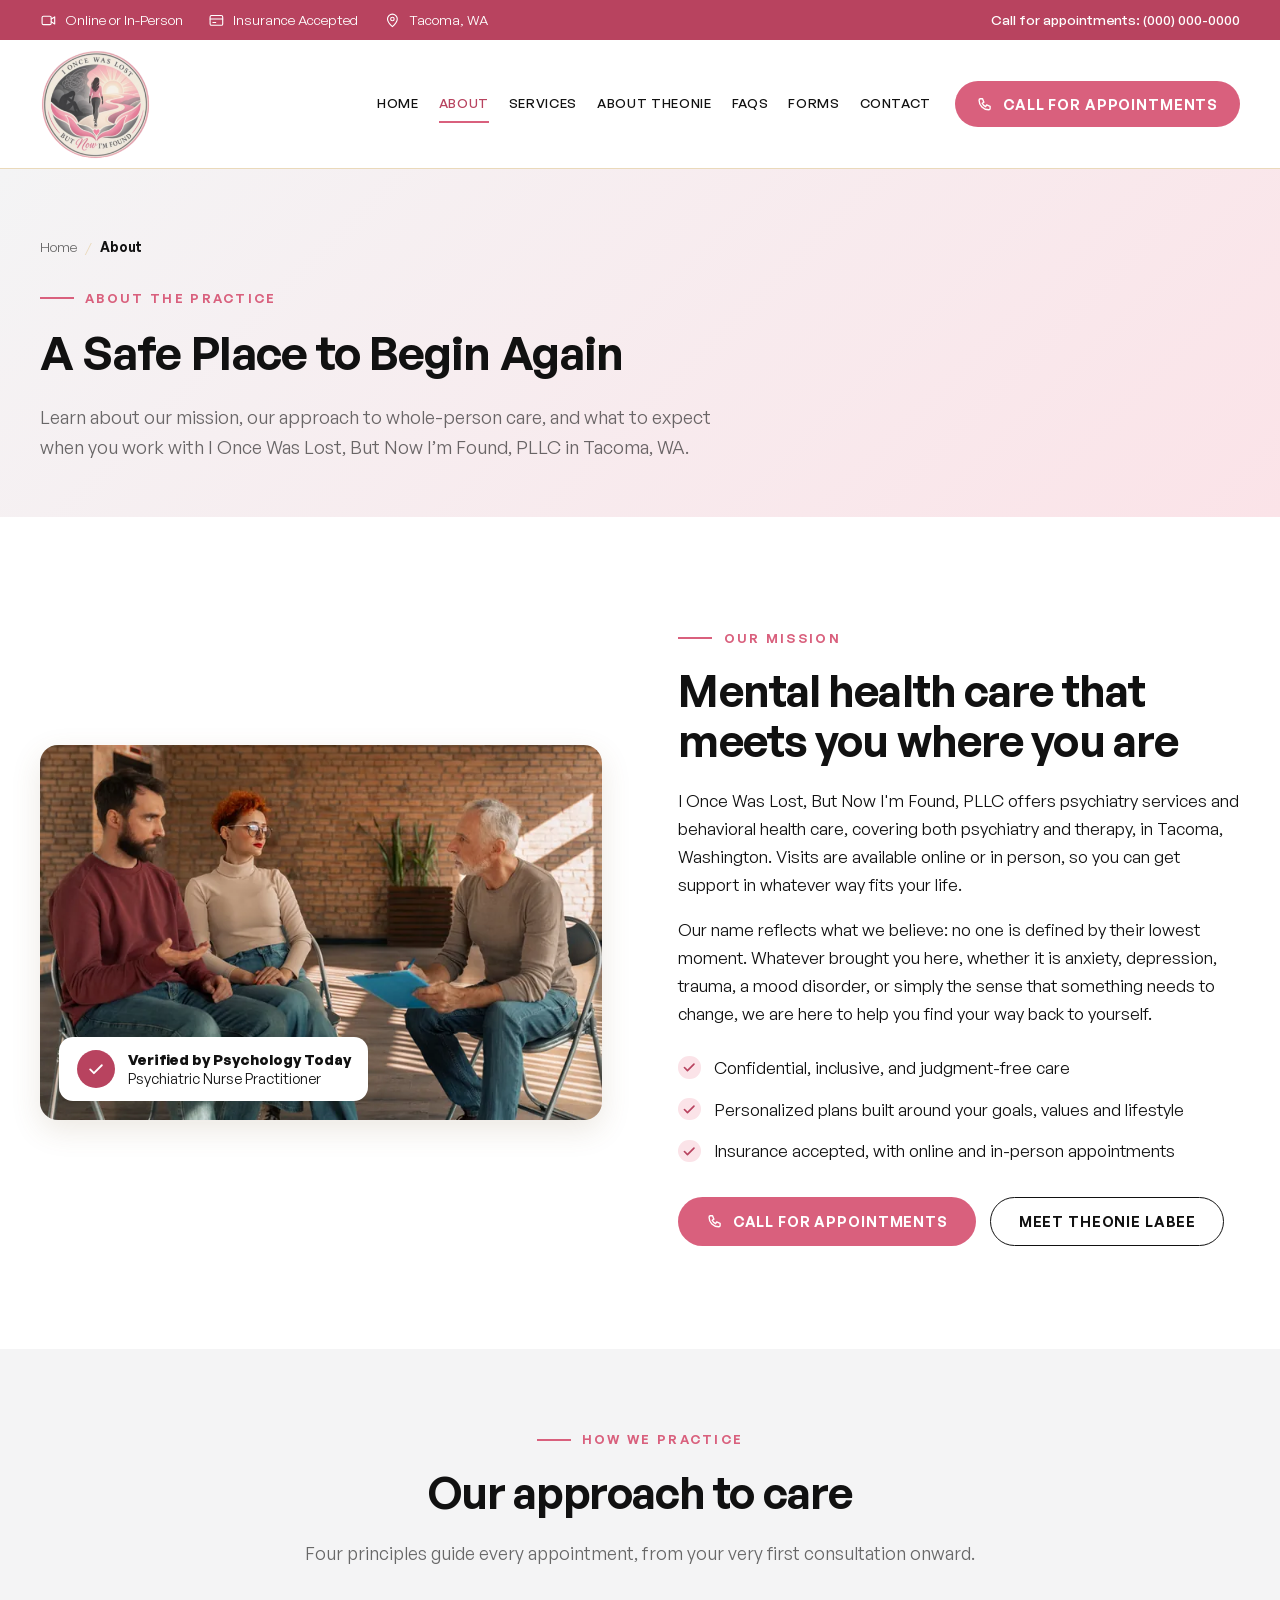
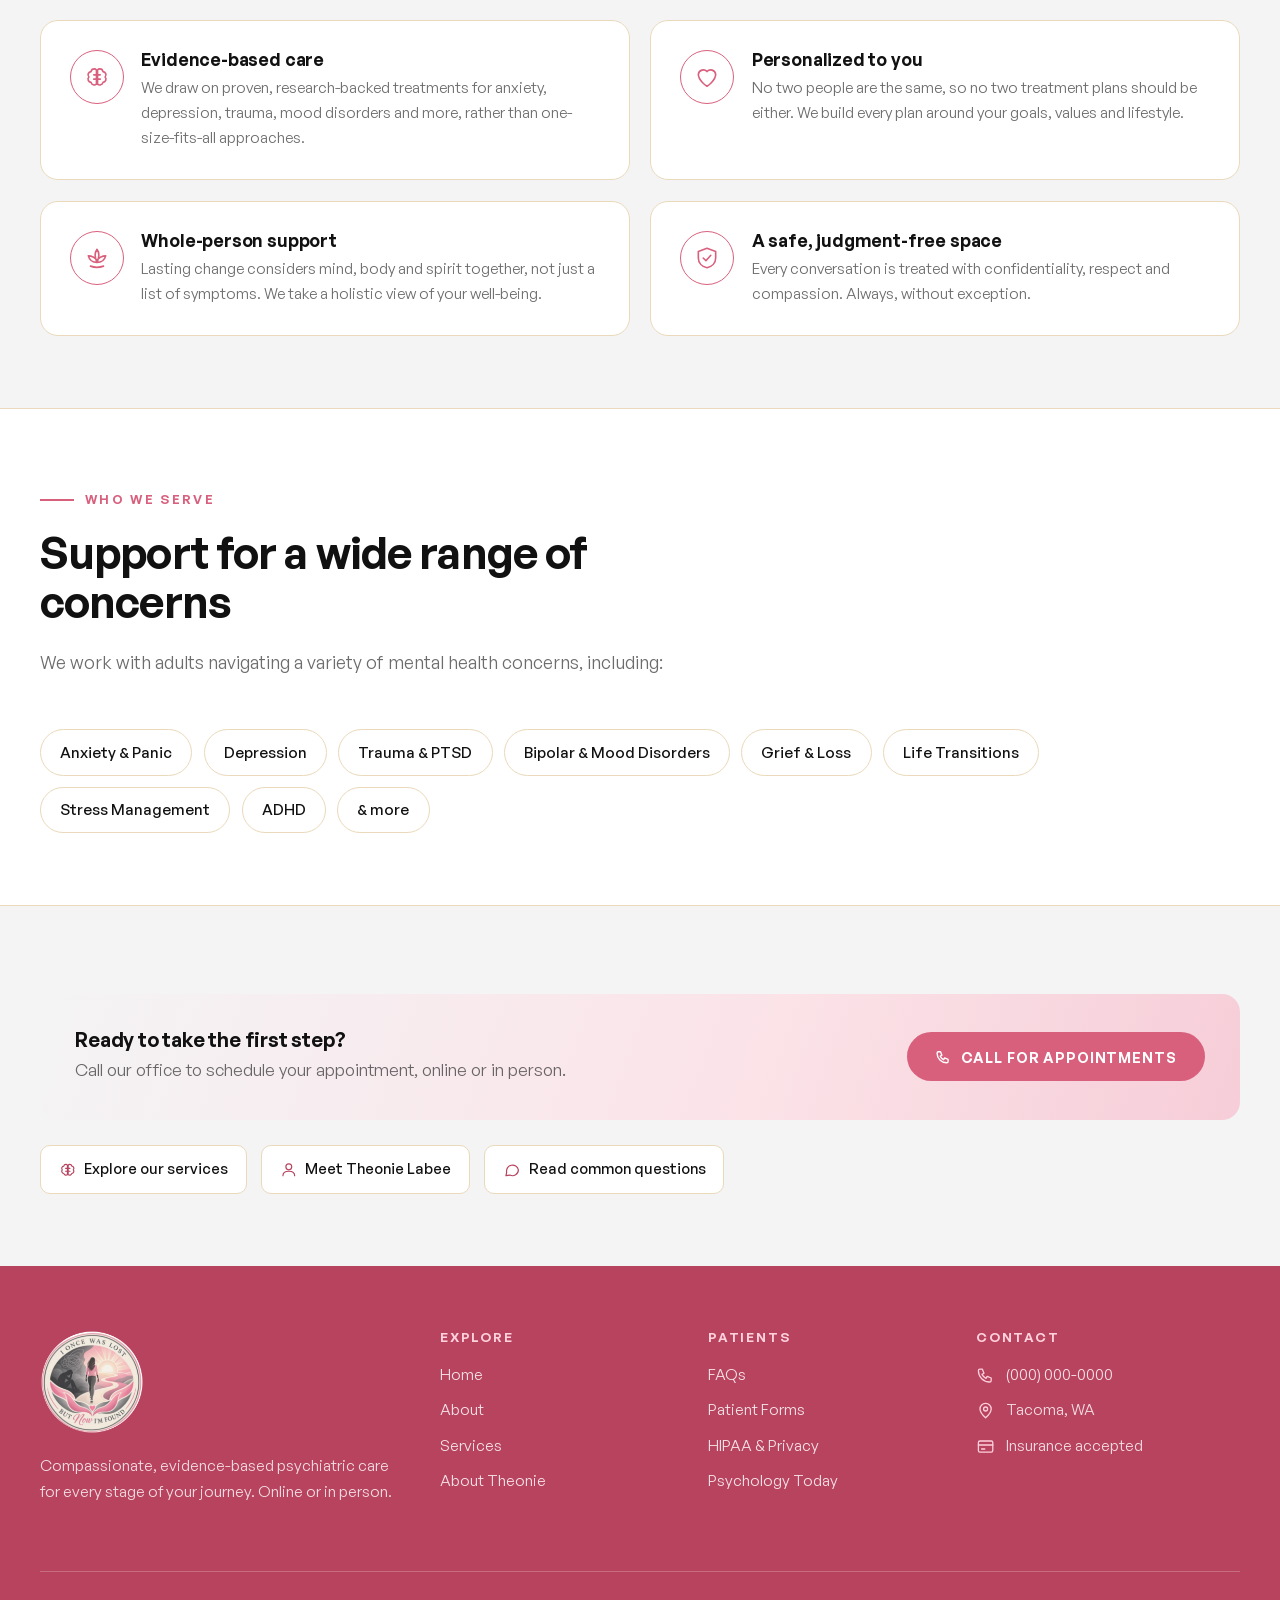
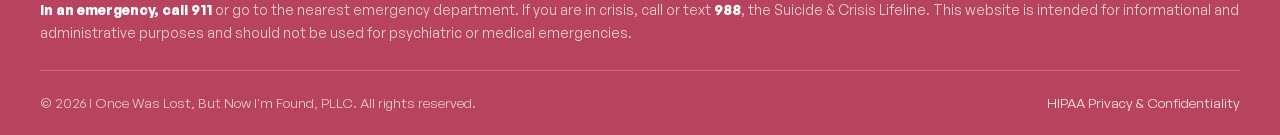
==== commit c2ae71c6: "Remove placeholder lines, replace fabricated-credential section - Removed two "to be confirmed" plac" ====
--- a/about.html
+++ b/about.html
@@ -167,7 +167,6 @@
       <li>Anxiety &amp; Panic</li><li>Depression</li><li>Trauma &amp; PTSD</li><li>Bipolar &amp; Mood Disorders</li>
       <li>Grief &amp; Loss</li><li>Life Transitions</li><li>Stress Management</li><li>ADHD</li><li>& more</li>
     </ul>
-    <p style="margin-top:1.2rem;color:var(--muted)"><span class="todo">Specific age ranges, specialties and populations served to be confirmed.</span></p>
   </div>
 </section>
 
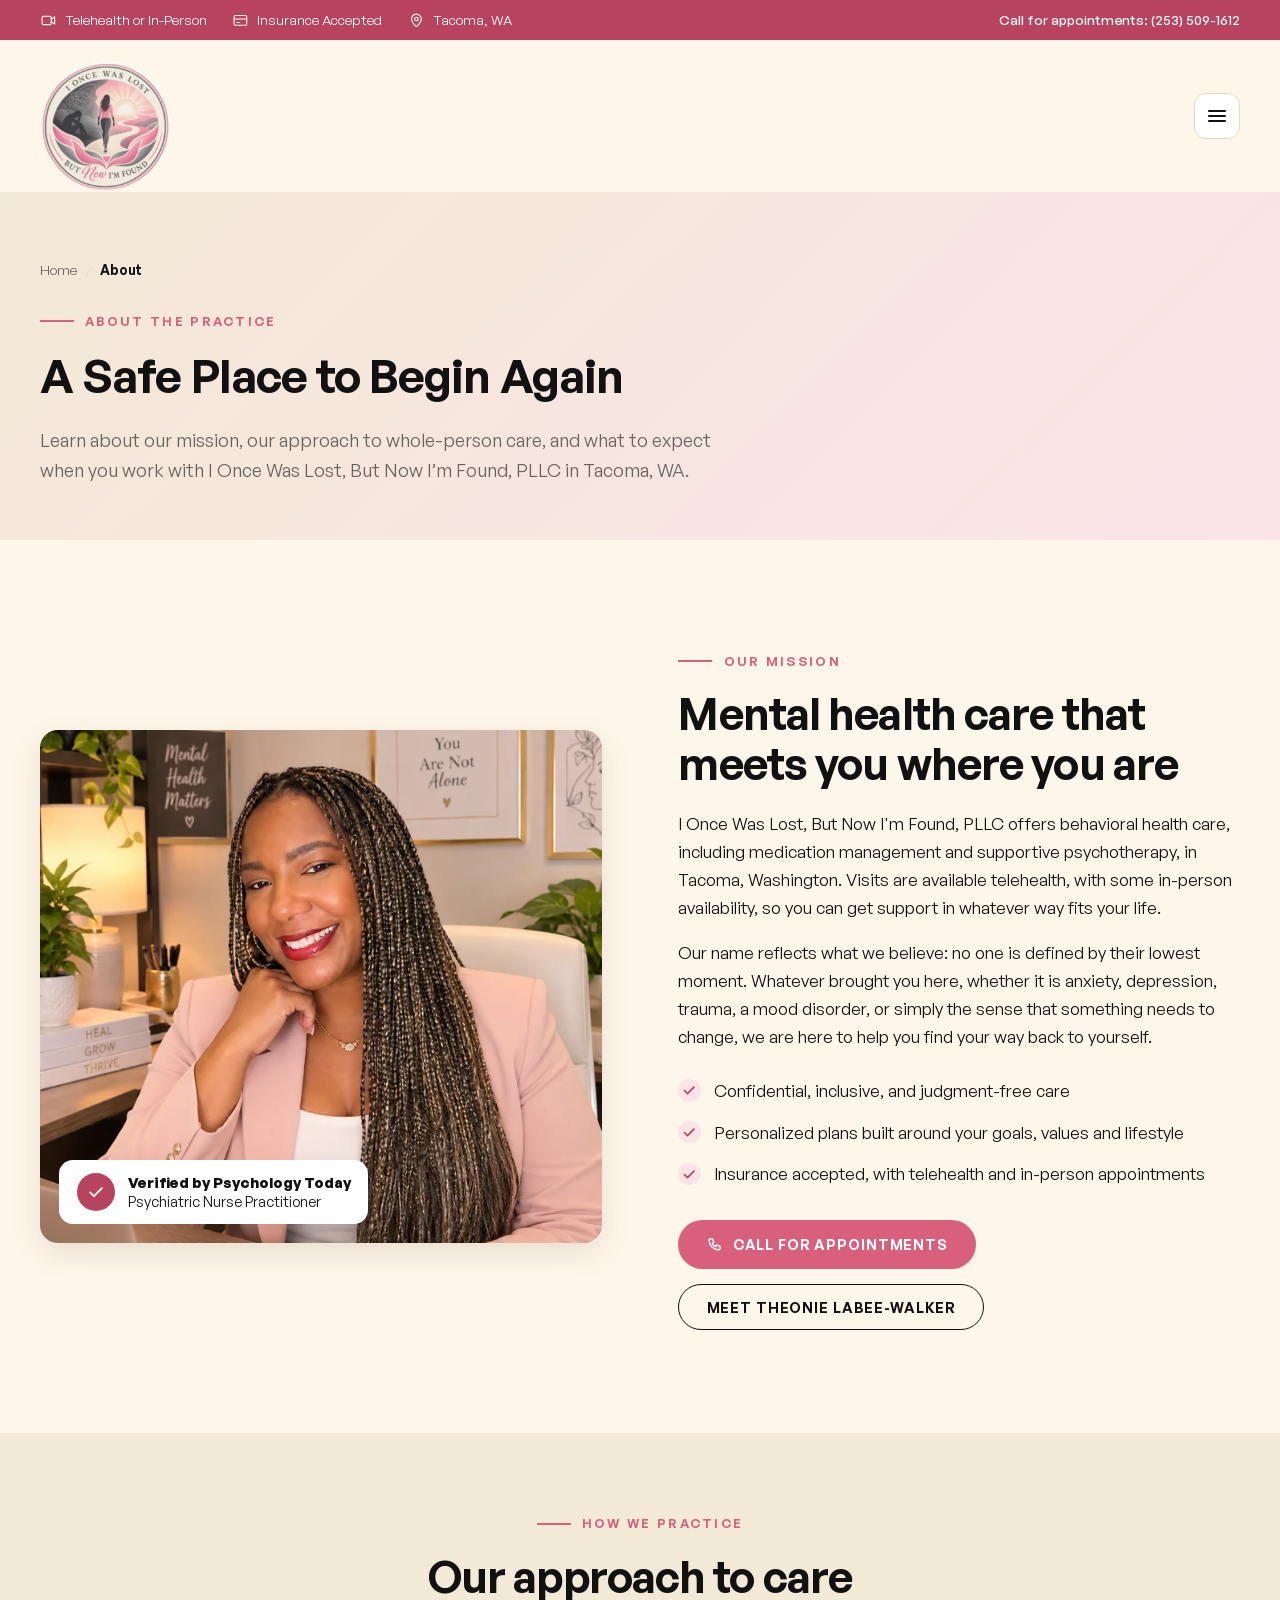
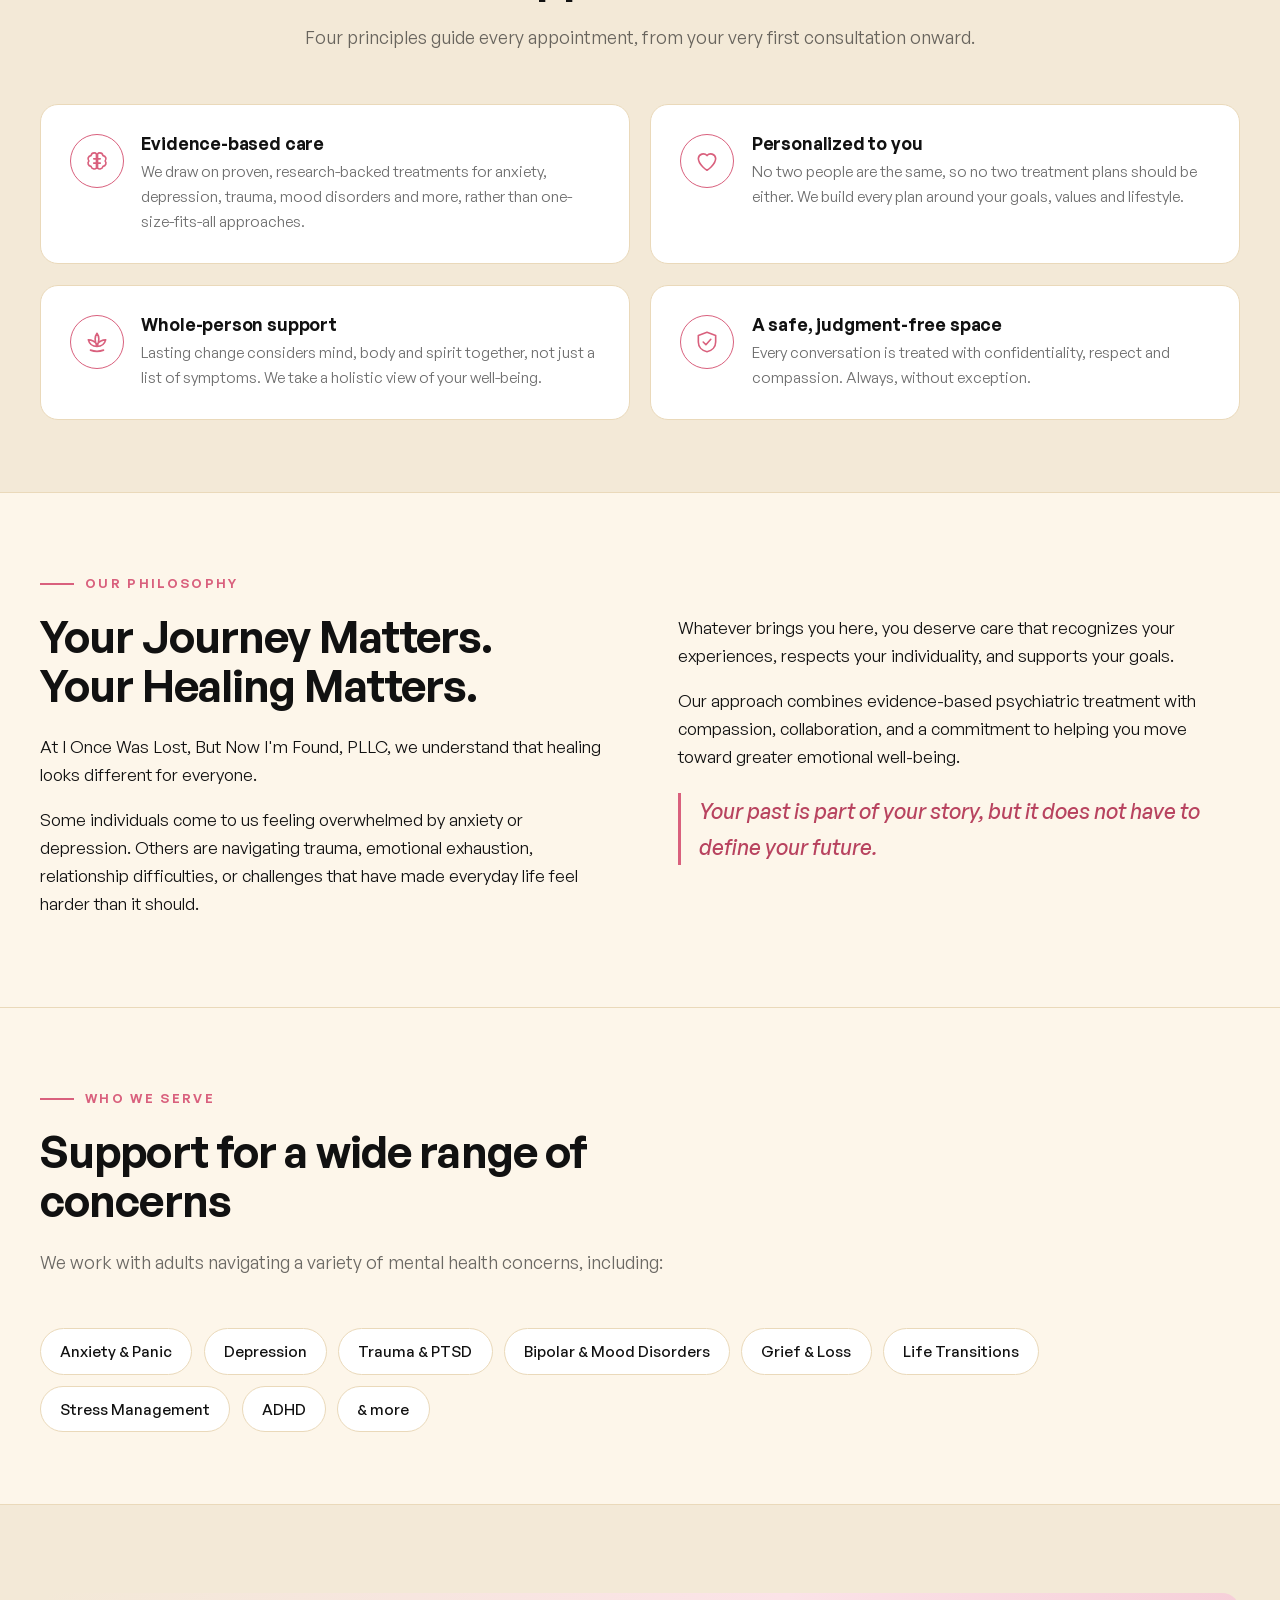
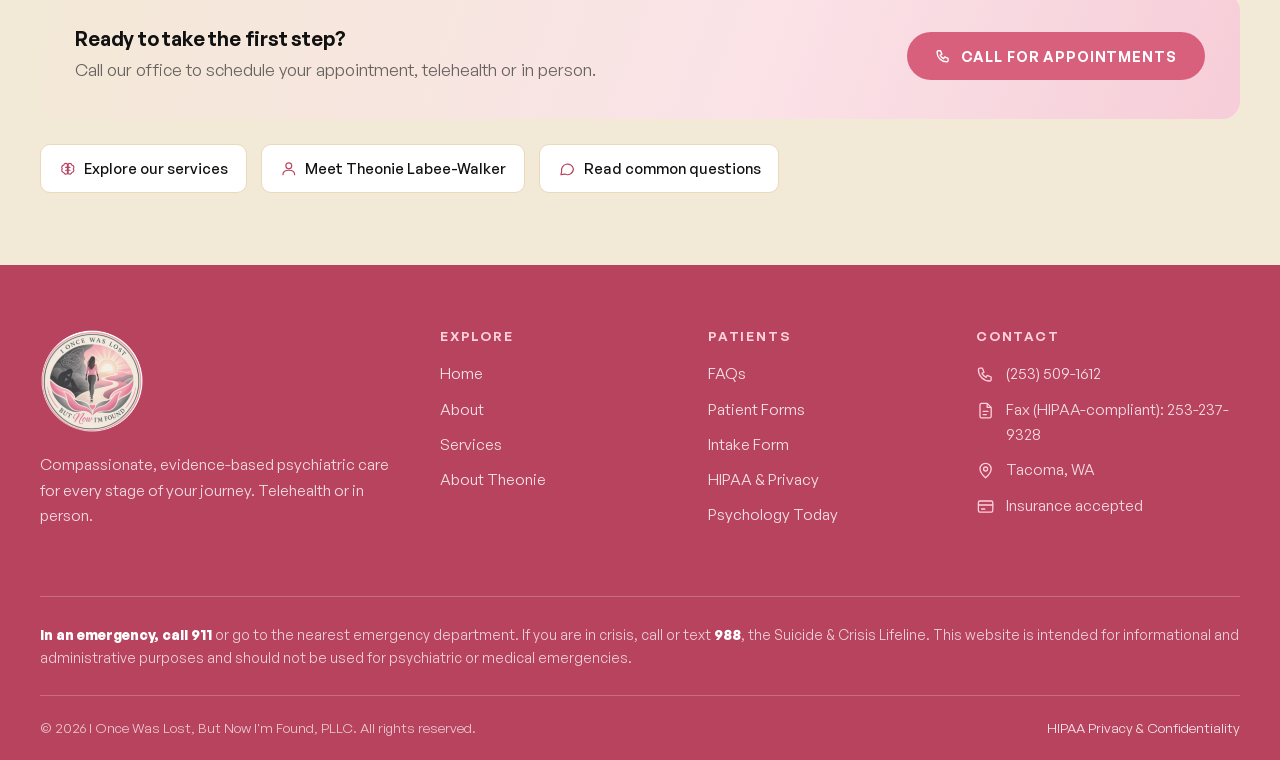
==== commit 1551bb4d: "Apply client brief, redesign hero and menu, add online intake form Update copy, services, FAQs, prov" ====
--- a/about.html
+++ b/about.html
@@ -9,7 +9,7 @@
 <link rel="icon" type="image/svg+xml" href="assets/logo-mark.svg">
 <link rel="preload" href="assets/fonts/GeneralSans-400.woff2" as="font" type="font/woff2" crossorigin>
 <link rel="preload" href="assets/fonts/GeneralSans-600.woff2" as="font" type="font/woff2" crossorigin>
-<link rel="stylesheet" href="assets/styles.css">
+<link rel="stylesheet" href="assets/styles.css?v=20261016i">
 <link rel="canonical" href="https://lostbutfoundpsychiatry.com/about.html">
 <meta name="keywords" content="about our practice, psychiatry Tacoma WA, mental health clinic mission, whole-person care">
 <meta property="og:type" content="website">
@@ -59,11 +59,11 @@
 <div class="topbar">
   <div class="container">
     <ul>
-      <li><svg class="icon"><use href="#i-video"/></svg>Online or In-Person</li>
+      <li><svg class="icon"><use href="#i-video"/></svg>Telehealth or In-Person</li>
       <li class="hide-sm"><svg class="icon"><use href="#i-card"/></svg>Insurance Accepted</li>
       <li class="hide-sm"><svg class="icon"><use href="#i-pin"/></svg>Tacoma, WA</li>
     </ul>
-    <a href="tel:+10000000000"><span class="hide-sm">Call for appointments: </span>(000) 000-0000</a>
+    <a href="tel:+12535091612"><span class="hide-sm">Call for appointments: </span>(253) 509-1612</a>
   </div>
 </div>
 
@@ -78,16 +78,27 @@
       <svg class="icon i-close"><use href="#i-close"/></svg>
     </button>
     <nav class="nav" id="site-nav" aria-label="Main">
+      <div class="nav-top"><span>Menu</span><button class="nav-close" type="button" aria-label="Close menu"><svg class="icon"><use href="#i-close"/></svg></button></div>
       <ul class="nav-links">
-        <li><a href="index.html">Home</a></li>
-        <li><a href="about.html" class="is-active">About</a></li>
-        <li><a href="services.html">Services</a></li>
-        <li><a href="provider.html">About Theonie</a></li>
-        <li><a href="faqs.html">FAQs</a></li>
-        <li><a href="forms.html">Forms</a></li>
-        <li><a href="contact.html">Contact</a></li>
-      </ul>
-      <a class="btn" href="tel:+10000000000"><svg class="icon"><use href="#i-phone"/></svg>Call for appointments</a>
+        <li><a href="index.html"><span class="nl-ic"><svg class="icon"><use href="#i-home"/></svg></span><span class="nl-tx"><strong>Home</strong><small>Welcome to our practice</small></span></a></li>
+        <li><a href="about.html" class="is-active"><span class="nl-ic"><svg class="icon"><use href="#i-heart"/></svg></span><span class="nl-tx"><strong>About</strong><small>Our mission &amp; approach</small></span></a></li>
+        <li><a href="services.html"><span class="nl-ic"><svg class="icon"><use href="#i-brain"/></svg></span><span class="nl-tx"><strong>Services</strong><small>Evaluations, medication &amp; therapy</small></span></a></li>
+        <li><a href="provider.html"><span class="nl-ic"><svg class="icon"><use href="#i-user"/></svg></span><span class="nl-tx"><strong>About Theonie</strong><small>Meet your provider</small></span></a></li>
+        <li><a href="faqs.html"><span class="nl-ic"><svg class="icon"><use href="#i-chat"/></svg></span><span class="nl-tx"><strong>FAQs</strong><small>Answers to common questions</small></span></a></li>
+        <li><a href="forms.html"><span class="nl-ic"><svg class="icon"><use href="#i-file"/></svg></span><span class="nl-tx"><strong>Forms</strong><small>New patient intake packet</small></span></a></li>
+        <li><a href="intake-form.html"><span class="nl-ic"><svg class="icon"><use href="#i-clipboard"/></svg></span><span class="nl-tx"><strong>Intake Form</strong><small>Fill out online</small></span></a></li>
+        <li><a href="contact.html"><span class="nl-ic"><svg class="icon"><use href="#i-mail"/></svg></span><span class="nl-tx"><strong>Contact</strong><small>Call, email or visit</small></span></a></li>
+      </ul>
+      <div class="nav-side">
+        <span class="ns-eyebrow">Get in touch</span>
+        <h3>Ready to begin again?</h3>
+        <ul class="ns-list">
+          <li><svg class="icon"><use href="#i-phone"/></svg><a href="tel:+12535091612">(253) 509-1612</a></li>
+          <li><svg class="icon"><use href="#i-mail"/></svg><a href="mailto:theonielabee@gmail.com">theonielabee@gmail.com</a></li>
+          <li><svg class="icon"><use href="#i-pin"/></svg><span>Lakewood, WA 98499</span></li>
+        </ul>
+        <a class="btn btn--white" href="tel:+12535091612"><svg class="icon"><use href="#i-phone"/></svg>Call for appointments</a>
+      </div>
     </nav>
   </div>
 </header>
@@ -105,24 +116,24 @@
   <div class="container split">
     <div class="about-art">
       <picture>
-        <source type="image/webp" srcset="assets/img/session-700.webp 700w, assets/img/session-1100.webp 1100w, assets/img/session-1600.webp 1600w" sizes="(max-width: 860px) 100vw, 560px">
-        <img src="assets/img/session-1100.jpg" srcset="assets/img/session-700.jpg 700w, assets/img/session-1100.jpg 1100w, assets/img/session-1600.jpg 1600w" sizes="(max-width: 860px) 100vw, 560px" alt="A counseling session with a therapist and two clients" width="1100" height="734" loading="lazy" decoding="async">
+        <source type="image/webp" srcset="assets/img/about-blazer-700.webp 700w, assets/img/about-blazer-1100.webp 1100w, assets/img/about-blazer-1600.webp 1600w" sizes="(max-width: 860px) 100vw, 560px">
+        <img src="assets/img/about-blazer-1100.jpg" srcset="assets/img/about-blazer-700.jpg 700w, assets/img/about-blazer-1100.jpg 1100w, assets/img/about-blazer-1600.jpg 1600w" sizes="(max-width: 860px) 100vw, 560px" alt="Theonie Labee-Walker, MSN, PMHNP-BC" width="1100" height="1005" loading="lazy" decoding="async">
       </picture>
       <div class="about-tag"><span class="dot"><svg class="icon"><use href="#i-check"/></svg></span><span><strong>Verified by Psychology Today</strong><br>Psychiatric Nurse Practitioner</span></div>
     </div>
     <div>
       <span class="eyebrow">Our Mission</span>
       <h2>Mental health care that meets you where you are</h2>
-      <p>I Once Was Lost, But Now I'm Found, PLLC offers psychiatry services and behavioral health care, covering both psychiatry and therapy, in Tacoma, Washington. Visits are available online or in person, so you can get support in whatever way fits your life.</p>
+      <p>I Once Was Lost, But Now I'm Found, PLLC offers behavioral health care, including medication management and supportive psychotherapy, in Tacoma, Washington. Visits are available telehealth, with some in-person availability, so you can get support in whatever way fits your life.</p>
       <p>Our name reflects what we believe: no one is defined by their lowest moment. Whatever brought you here, whether it is anxiety, depression, trauma, a mood disorder, or simply the sense that something needs to change, we are here to help you find your way back to yourself.</p>
       <ul class="checks">
         <li><svg class="icon"><use href="#i-check"/></svg><span>Confidential, inclusive, and judgment-free care</span></li>
         <li><svg class="icon"><use href="#i-check"/></svg><span>Personalized plans built around your goals, values and lifestyle</span></li>
-        <li><svg class="icon"><use href="#i-check"/></svg><span>Insurance accepted, with online and in-person appointments</span></li>
+        <li><svg class="icon"><use href="#i-check"/></svg><span>Insurance accepted, with telehealth and in-person appointments</span></li>
       </ul>
       <div class="hero-actions">
-        <a class="btn" href="tel:+10000000000"><svg class="icon"><use href="#i-phone"/></svg>Call for appointments</a>
-        <a class="btn btn--outline" href="provider.html">Meet Theonie Labee</a>
+        <a class="btn" href="tel:+12535091612"><svg class="icon"><use href="#i-phone"/></svg>Call for appointments</a>
+        <a class="btn btn--outline" href="provider.html">Meet Theonie Labee-Walker</a>
       </div>
     </div>
   </div>
@@ -157,6 +168,22 @@
 </section>
 
 <section class="subsection">
+  <div class="container split">
+    <div>
+      <span class="eyebrow">Our Philosophy</span>
+      <h2>Your Journey Matters.<br>Your Healing Matters.</h2>
+      <p>At I Once Was Lost, But Now I'm Found, PLLC, we understand that healing looks different for everyone.</p>
+      <p>Some individuals come to us feeling overwhelmed by anxiety or depression. Others are navigating trauma, emotional exhaustion, relationship difficulties, or challenges that have made everyday life feel harder than it should.</p>
+    </div>
+    <div>
+      <p>Whatever brings you here, you deserve care that recognizes your experiences, respects your individuality, and supports your goals.</p>
+      <p>Our approach combines evidence-based psychiatric treatment with compassion, collaboration, and a commitment to helping you move toward greater emotional well-being.</p>
+      <p class="quote-line" style="margin-top:1.4rem">Your past is part of your story, but it does not have to define your future.</p>
+    </div>
+  </div>
+</section>
+
+<section class="subsection">
   <div class="container">
     <div class="section-head">
       <span class="eyebrow">Who We Serve</span>
@@ -173,12 +200,12 @@
 <section class="subsection subsection--sand">
   <div class="container">
     <div class="page-cta">
-      <div><h3>Ready to take the first step?</h3><p>Call our office to schedule your appointment, online or in person.</p></div>
-      <a class="btn" href="tel:+10000000000"><svg class="icon"><use href="#i-phone"/></svg>Call for appointments</a>
+      <div><h3>Ready to take the first step?</h3><p>Call our office to schedule your appointment, telehealth or in person.</p></div>
+      <a class="btn" href="tel:+12535091612"><svg class="icon"><use href="#i-phone"/></svg>Call for appointments</a>
     </div>
     <div class="related-links">
       <a href="services.html"><svg class="icon"><use href="#i-brain"/></svg>Explore our services</a>
-      <a href="provider.html"><svg class="icon"><use href="#i-user"/></svg>Meet Theonie Labee</a>
+      <a href="provider.html"><svg class="icon"><use href="#i-user"/></svg>Meet Theonie Labee-Walker</a>
       <a href="faqs.html"><svg class="icon"><use href="#i-chat"/></svg>Read common questions</a>
     </div>
   </div>
@@ -192,7 +219,7 @@
   <div class="container footer-main">
     <div class="footer-brand">
       <img src="assets/logo-badge.png" alt="I Once Was Lost, But Now I'm Found, PLLC" width="104" height="104">
-      <p>Compassionate, evidence-based psychiatric care for every stage of your journey. Online or in person.</p>
+      <p>Compassionate, evidence-based psychiatric care for every stage of your journey. Telehealth or in person.</p>
     </div>
     <div>
       <h3>Explore</h3>
@@ -208,6 +235,7 @@
       <ul>
         <li><a href="faqs.html">FAQs</a></li>
         <li><a href="forms.html">Patient Forms</a></li>
+        <li><a href="intake-form.html">Intake Form</a></li>
         <li><a href="index.html#hipaa">HIPAA &amp; Privacy</a></li>
         <li><a href="https://www.psychologytoday.com/us/psychiatrists/i-once-was-lost-but-now-i-m-found-pllc-tacoma-wa/1693628" target="_blank" rel="noopener">Psychology Today</a></li>
       </ul>
@@ -215,7 +243,8 @@
     <div>
       <h3>Contact</h3>
       <ul class="footer-contact">
-        <li><svg class="icon"><use href="#i-phone"/></svg><a href="tel:+10000000000">(000) 000-0000</a></li>
+        <li><svg class="icon"><use href="#i-phone"/></svg><a href="tel:+12535091612">(253) 509-1612</a></li>
+        <li><svg class="icon"><use href="#i-file"/></svg><span>Fax (HIPAA-compliant): 253-237-9328</span></li>
         <li><svg class="icon"><use href="#i-pin"/></svg><span>Tacoma, WA</span></li>
         <li><svg class="icon"><use href="#i-card"/></svg><span>Insurance accepted</span></li>
       </ul>
@@ -230,8 +259,8 @@
   </div>
 </footer>
 
-<div class="call-bar"><a class="btn" href="tel:+10000000000"><svg class="icon"><use href="#i-phone"/></svg>Call for appointments</a></div>
-
-<script src="assets/site.js"></script>
+<div class="call-bar"><a class="btn" href="tel:+12535091612"><svg class="icon"><use href="#i-phone"/></svg>Call for appointments</a></div>
+
+<script src="assets/site.js?v=20261016i"></script>
 </body>
 </html>
--- a/assets/styles.css
+++ b/assets/styles.css
@@ -18,17 +18,17 @@
   --muted: rgba(17, 17, 17, .62);
   --line: #ead9ba;
   --paper: #ffffff;
-  --sand: #f4f4f5;
-  --cream: #ffffff;
+  --sand: #f3e9d7;
+  --cream: #fdf6ea;
   --radius: 18px;
   --shadow: 0 10px 30px rgba(120, 90, 50, .14);
   --font: "General Sans", system-ui, -apple-system, "Segoe UI", Roboto, sans-serif;
-  --header-h: 128px;
+  --header-h: 152px;
 }
 
 *, *::before, *::after { box-sizing: border-box; }
 html { scroll-behavior: smooth; scroll-padding-top: calc(var(--header-h) + 8px); -webkit-text-size-adjust: 100%; }
-body { margin: 0; font-family: var(--font); font-size: 1.0625rem; line-height: 1.65; color: var(--ink); background: #fff; -webkit-font-smoothing: antialiased; }
+body { margin: 0; font-family: var(--font); font-size: 1.0625rem; line-height: 1.65; color: var(--ink); background: var(--cream); -webkit-font-smoothing: antialiased; }
 img, svg { max-width: 100%; }
 img { display: block; }
 a { color: var(--navy); text-underline-offset: 3px; }
@@ -52,6 +52,8 @@
 .btn .icon { width: 1.15em; height: 1.15em; stroke-width: 2; }
 .btn--ghost { background: transparent; border-color: rgba(255, 255, 255, .75); color: #fff; }
 .btn--ghost:hover { background: rgba(255, 255, 255, .14); box-shadow: none; }
+.btn--dark { background: var(--navy); color: #fff; }
+.btn--dark:hover { background: var(--rose-dark); color: #fff; }
 .btn--outline { background: transparent; color: var(--navy); border-color: var(--navy); }
 .btn--outline:hover { background: var(--rose-dark); border-color: var(--rose-dark); color: #fff; box-shadow: none; }
 
@@ -64,68 +66,144 @@
 .topbar a { color: #fff; text-decoration: none; font-weight: 500; }
 .topbar a:hover { color: var(--rose-soft); }
 
-.site-header { position: sticky; top: 0; z-index: 100; background: rgba(255, 255, 255, .92); backdrop-filter: saturate(1.4) blur(10px); border-bottom: 1px solid var(--line); }
-.header-row { display: flex; align-items: center; justify-content: space-between; gap: 1.5rem; height: var(--header-h); }
+.site-header { position: sticky; top: 0; z-index: 100; height: var(--header-h); background: transparent; pointer-events: none; }
+.site-header .brand, .site-header .menu-btn, .site-header .nav { pointer-events: auto; }
+.header-row { position: relative; display: flex; align-items: center; justify-content: space-between; gap: 1.5rem; height: 100%; }
+.site-header.is-scrolled .header-row { height: auto; padding-top: 15px; }
 .brand { display: block; flex: none; }
-.brand img { height: 112px; width: auto; }
-.nav { display: flex; align-items: center; gap: 2rem; }
-.nav-links { display: flex; align-items: center; gap: 1.7rem; }
-.nav-links a { position: relative; display: block; padding: .5rem 0; color: var(--ink); text-decoration: none; font-size: .86rem; font-weight: 500; letter-spacing: .07em; text-transform: uppercase; }
-.nav-links a::after { content: ""; position: absolute; left: 0; right: 0; bottom: 0; height: 2px; background: var(--rose); transform: scaleX(0); transform-origin: left; transition: transform .25s; }
-.nav-links a:hover, .nav-links a.is-active { color: var(--rose-dark); }
-.nav-links a:hover::after, .nav-links a.is-active::after { transform: scaleX(1); }
-.menu-btn { display: none; align-items: center; justify-content: center; width: 46px; height: 46px; border: 1.5px solid var(--line); border-radius: 12px; background: #fff; color: var(--navy); cursor: pointer; }
+.brand img { height: 132px; width: auto; position: relative; top: 10px; transition: height .25s ease, top .25s ease; }
+.site-header.is-scrolled .brand img { height: 92px; top: 0; }
+.nav { position: fixed; top: 0; right: 0; bottom: 0; z-index: 3; width: max(320px, 20vw); max-width: 100%; height: 100vh; height: 100dvh; display: none; flex-direction: column; overflow-y: auto; background: #fff; border-radius: 22px 0 0 22px; box-shadow: 0 0 0 100vmax rgba(30, 20, 15, .35), -20px 0 50px rgba(120, 90, 50, .2); }
+.nav.is-open { display: flex; animation: navin .28s ease both; }
+@keyframes navin { from { opacity: 0; transform: translateX(30px); } to { opacity: 1; transform: none; } }
+.menu-btn[aria-expanded="true"] { visibility: hidden; }
+.nav-top { display: flex; align-items: center; justify-content: space-between; padding: 1.1rem 1.2rem .3rem 1.5rem; }
+.nav-top span { font-size: .75rem; font-weight: 600; letter-spacing: .16em; text-transform: uppercase; color: var(--rose-dark); }
+.nav-close { width: 42px; height: 42px; display: grid; place-items: center; border: 1.5px solid var(--line); border-radius: 12px; background: #fff; color: var(--navy); cursor: pointer; }
+.nav-close:hover { background: var(--rose-soft); }
+.nav-close .icon { width: 22px; height: 22px; stroke-width: 2; }
+.nav-links { flex: 1; display: flex; flex-direction: column; justify-content: center; gap: .15rem; padding: .3rem .8rem .8rem; }
+.nav-links a { display: flex; align-items: center; gap: .85rem; padding: .6rem .7rem; border-radius: 14px; color: var(--ink); text-decoration: none; transition: background .2s; }
+.nav-links a:hover, .nav-links a.is-active { background: var(--rose-soft); }
+.nl-ic { flex: none; width: 44px; height: 44px; display: grid; place-items: center; border-radius: 12px; background: var(--rose-soft); color: var(--rose-dark); transition: background .2s, color .2s; }
+.nav-links a:hover .nl-ic, .nav-links a.is-active .nl-ic { background: var(--rose-dark); color: #fff; }
+.nl-ic .icon { width: 22px; height: 22px; stroke-width: 1.8; }
+.nl-tx strong { display: block; font-size: .95rem; font-weight: 600; line-height: 1.25; }
+.nl-tx small { display: block; margin-top: .15rem; color: var(--muted); font-size: .8rem; line-height: 1.35; }
+.nav-side { display: flex; flex-direction: column; justify-content: center; gap: .7rem; padding: 1.4rem 1.5rem 1.5rem; color: #fff; background: linear-gradient(155deg, var(--rose), var(--rose-dark)); }
+.ns-eyebrow { font-size: .75rem; font-weight: 600; letter-spacing: .16em; text-transform: uppercase; color: #ffd1dc; }
+.nav-side h3 { margin: 0; color: #fff; font-size: 1.3rem; line-height: 1.15; }
+.ns-list { display: grid; gap: .6rem; font-size: .92rem; }
+.ns-list li { display: flex; align-items: center; gap: .6rem; }
+.ns-list .icon { width: 1.1rem; height: 1.1rem; }
+.ns-list a { color: #fff; text-decoration: none; overflow-wrap: anywhere; }
+.ns-list a:hover { text-decoration: underline; }
+.btn--white { background: #fff; color: var(--rose-dark); }
+.btn--white:hover { background: var(--rose-soft); color: var(--rose-dark); }
+@media (max-height: 800px) {
+  .nl-tx small { display: none; }
+  .nav-links a { padding: .45rem .7rem; }
+  .nl-ic { width: 38px; height: 38px; }
+  .nav-side { padding: 1.1rem 1.4rem 1.3rem; gap: .5rem; }
+  .nav-side h3 { font-size: 1.15rem; }
+  .ns-list { gap: .35rem; font-size: .88rem; }
+}
+@media (max-width: 760px) {
+  .nav { width: min(380px, 100%); }
+}
+.menu-btn { display: inline-flex; align-items: center; justify-content: center; width: 46px; height: 46px; border: 1.5px solid var(--line); border-radius: 12px; background: #fff; color: var(--navy); cursor: pointer; }
 .menu-btn .icon { width: 24px; height: 24px; stroke-width: 2; }
 .menu-btn .i-close { display: none; }
 .menu-btn[aria-expanded="true"] .i-open { display: none; }
 .menu-btn[aria-expanded="true"] .i-close { display: block; }
 
 /* ---------- Hero slider ---------- */
-.hero { position: relative; background: #1a1612; color: #fff; overflow: hidden; touch-action: pan-y; }
-.slides { position: relative; height: clamp(600px, 84vh, 780px); }
-.slide { position: absolute; inset: 0; opacity: 0; visibility: hidden; transition: opacity .9s ease, visibility .9s; }
+.hero { position: relative; color: var(--ink); overflow: hidden; touch-action: pan-y; margin-top: calc(-1 * var(--header-h)); background: radial-gradient(760px 520px at 88% 35%, rgba(217, 96, 125, .13), transparent 65%), radial-gradient(620px 440px at 0% 100%, rgba(234, 217, 186, .7), transparent 70%), var(--cream); }
+.hero::before { content: ""; position: absolute; width: 560px; height: 560px; right: -180px; top: calc(var(--header-h) - 120px); border: 1.5px solid rgba(217, 96, 125, .16); border-radius: 50%; pointer-events: none; }
+.hero::after { content: ""; position: absolute; width: 380px; height: 380px; left: -150px; bottom: -170px; border: 1.5px solid rgba(217, 96, 125, .12); border-radius: 50%; pointer-events: none; }
+.slides { position: relative; height: calc(clamp(560px, 80vh - 40px, 720px) + var(--header-h)); }
+.slide { position: absolute; inset: 0; display: flex; align-items: center; padding: var(--header-h) 0 4.5rem; opacity: 0; visibility: hidden; transition: opacity .9s ease, visibility .9s; }
 .slide.is-active { opacity: 1; visibility: visible; z-index: 1; }
-.slide picture, .slide img { position: absolute; inset: 0; width: 100%; height: 100%; }
-.slide img { object-fit: cover; object-position: var(--pos, 50% 50%); transform: scale(1.06); transition: transform 8s ease-out; }
-.slide.is-active img { transform: scale(1); }
-.slide::after { content: ""; position: absolute; inset: 0; background: linear-gradient(90deg, rgba(0, 0, 0, .72) 0%, rgba(0, 0, 0, .5) 38%, rgba(0, 0, 0, .1) 78%); }
-.slide--tint::after { background: linear-gradient(90deg, rgba(0, 0, 0, .76) 0%, rgba(0, 0, 0, .56) 42%, rgba(0, 0, 0, .22) 100%); }
-.slide--right::after { background: linear-gradient(270deg, rgba(0, 0, 0, .72) 0%, rgba(0, 0, 0, .5) 38%, rgba(0, 0, 0, .1) 78%); }
-@media (min-width: 641px) {
-  .slide--right .slide-content { margin-left: auto; margin-right: max(1.5rem, calc((100% - 1200px) / 2)); text-align: right; }
-  .slide--right .slide-content .lead { margin-left: auto; }
-  .slide--right .hero-actions { justify-content: flex-end; }
-  .slide--right .hero-badges { justify-content: flex-end; }
-}
-.slide-content { position: relative; z-index: 2; height: 100%; display: flex; flex-direction: column; justify-content: center; width: min(1040px, 100% - 3rem); margin-left: max(1.5rem, calc((100% - 1200px) / 2)); margin-right: auto; padding-block: 3rem 6rem; }
+.slide-inner { display: grid; grid-template-columns: 1fr 1.08fr; gap: clamp(2rem, 5vw, 5rem); align-items: center; }
+.slide--reverse .slide-inner { grid-template-columns: 1.08fr 1fr; }
+.slide--reverse .slide-media { order: -1; }
+.slide-content { position: relative; z-index: 2; }
+.slide.is-active .slide-content > * { animation: rise .8s cubic-bezier(.2, .7, .2, 1) both; }
+.slide.is-active .slide-content > :nth-child(2) { animation-delay: .1s; }
+.slide.is-active .slide-content > :nth-child(3) { animation-delay: .2s; }
+.slide.is-active .slide-content > :nth-child(4) { animation-delay: .3s; }
+.slide.is-active .slide-content > :nth-child(5) { animation-delay: .4s; }
+@keyframes rise { from { opacity: 0; transform: translateY(18px); } to { opacity: 1; transform: none; } }
+
+/* Photo frame matches the photos' 3:2 shape, so nothing is cropped */
+.slide-media { position: relative; padding: 1.6rem 1.6rem 0 0; }
+.slide-media::before { content: ""; position: absolute; top: 0; right: 0; width: 70%; height: 78%; border-radius: 28px; background: linear-gradient(150deg, var(--rose), var(--rose-dark)); }
+.slide-media::after { content: ""; position: absolute; left: -22px; bottom: -22px; width: 150px; height: 120px; background-image: radial-gradient(var(--rose) 2px, transparent 2.6px); background-size: 16px 16px; opacity: .45; }
+.slide--reverse .slide-media { padding: 1.6rem 0 0 1.6rem; }
+.slide--reverse .slide-media::before { right: auto; left: 0; }
+.slide--reverse .slide-media::after { left: auto; right: -22px; }
+.media-frame { position: relative; z-index: 1; aspect-ratio: 3 / 2; border-radius: 24px; overflow: hidden; border: 6px solid #fff; background: var(--sand); box-shadow: 0 30px 60px rgba(120, 90, 50, .22); }
+.media-frame picture, .media-frame img { display: block; width: 100%; height: 100%; }
+.media-frame img { object-fit: cover; }
+.float-card { position: absolute; z-index: 2; display: flex; align-items: center; gap: .75rem; padding: .8rem 1.1rem .8rem .8rem; background: #fff; border-radius: 16px; box-shadow: 0 14px 34px rgba(120, 90, 50, .2); line-height: 1.25; animation: floaty 6s ease-in-out infinite; }
+.float-card strong { display: block; color: var(--navy); font-size: .92rem; font-weight: 600; }
+.float-card small { color: var(--muted); font-size: .8rem; }
+.fc-ic { flex: none; width: 42px; height: 42px; display: grid; place-items: center; border-radius: 12px; background: var(--rose-soft); color: var(--rose-dark); }
+.fc-ic .icon { width: 21px; height: 21px; stroke-width: 2; }
+.float-card--a { left: -2.2rem; bottom: 2.4rem; }
+.float-card--b { right: 1.6rem; bottom: -1.6rem; animation-delay: -3s; }
+.slide--reverse .float-card--a { left: auto; right: -2.2rem; }
+.slide--reverse .float-card--b { right: auto; left: 1.6rem; }
+@keyframes floaty { 0%, 100% { transform: translateY(0); } 50% { transform: translateY(-8px); } }
+
 .slide h1 .ln, .slide h2 .ln { display: block; }
 .eyebrow { display: inline-flex; align-items: center; gap: .7rem; margin-bottom: 1.1rem; color: var(--rose); font-size: .8rem; font-weight: 600; letter-spacing: .18em; text-transform: uppercase; }
 .eyebrow::before { content: ""; width: 34px; height: 2px; background: currentColor; }
-.hero .eyebrow { color: #ff9fb6; }
-.slide h1, .slide h2 { color: #fff; font-size: clamp(1.9rem, 4.4vw, 3.9rem); line-height: 1.04; letter-spacing: -.03em; font-weight: 600; }
-.slide h1 em, .slide h2 em { font-style: normal; color: #ff8fa8; }
-.slide p.lead { max-width: 30rem; font-size: clamp(1.05rem, 1.6vw, 1.25rem); color: rgba(255, 255, 255, .92); }
+.slide .eyebrow { color: var(--rose-dark); }
+.slide h1, .slide h2 { color: var(--navy); font-size: clamp(2rem, 3.6vw, 3.4rem); line-height: 1.06; letter-spacing: -.03em; font-weight: 600; }
+.slide h1 em, .slide h2 em { font-style: normal; color: var(--rose-dark); background: linear-gradient(transparent 68%, rgba(217, 96, 125, .2) 68%, rgba(217, 96, 125, .2) 92%, transparent 92%); }
+.slide p.lead { max-width: 32rem; font-size: clamp(1.02rem, 1.25vw, 1.15rem); color: var(--muted); }
 .hero-actions { display: flex; flex-wrap: wrap; gap: .9rem; margin-top: .6rem; }
+.hero-trust { display: flex; flex-wrap: wrap; gap: .6rem 1.4rem; margin-top: 1.8rem; padding-top: 1.4rem; border-top: 1px solid var(--line); font-size: .9rem; font-weight: 500; color: var(--ink); }
+.hero-trust li { display: flex; align-items: center; gap: .45rem; }
+.hero-trust .icon { width: 1.25rem; height: 1.25rem; padding: 3px; border-radius: 50%; background: var(--rose-soft); color: var(--rose-dark); stroke-width: 2.6; }
 .hero-badges { display: flex; flex-wrap: wrap; gap: 1.4rem; margin-top: 2rem; font-size: .95rem; }
 .hero-badges li { display: flex; align-items: center; gap: .7rem; line-height: 1.3; }
-.hero-badges .dot { width: 40px; height: 40px; border-radius: 50%; display: grid; place-items: center; background: #fff; color: var(--navy); }
+.hero-badges .dot { width: 40px; height: 40px; border-radius: 50%; display: grid; place-items: center; background: var(--rose-soft); color: var(--rose-dark); }
 .hero-badges .dot--blue { background: var(--rose-dark); color: #fff; }
 .hero-badges .icon { width: 20px; height: 20px; stroke-width: 2; }
 
-.slider-ui { position: absolute; z-index: 5; left: 0; right: 0; bottom: 1.6rem; }
+.slider-ui { position: absolute; z-index: 5; left: 0; right: 0; bottom: 1.4rem; }
 .slider-ui .container { display: flex; align-items: center; justify-content: space-between; gap: 1rem; }
 .dots { display: flex; gap: .6rem; }
 .dot-btn { width: 44px; height: 24px; padding: 0; border: 0; background: none; cursor: pointer; display: grid; align-items: center; }
-.dot-btn span { display: block; height: 4px; border-radius: 4px; background: rgba(255, 255, 255, .4); overflow: hidden; }
-.dot-btn span::after { content: ""; display: block; height: 100%; width: 0; background: #fff; }
+.dot-btn span { display: block; height: 4px; border-radius: 4px; background: var(--line); overflow: hidden; }
+.dot-btn span::after { content: ""; display: block; height: 100%; width: 0; background: var(--rose-dark); }
 .dot-btn.is-active span::after { width: 100%; }
 .hero.is-playing .dot-btn.is-active span::after { animation: progress var(--interval, 7s) linear; }
 .hero.is-paused .dot-btn.is-active span::after { animation-play-state: paused; }
 @keyframes progress { from { width: 0; } to { width: 100%; } }
 .arrows { display: flex; gap: .6rem; }
-.arrow { width: 48px; height: 48px; border-radius: 50%; border: 1.5px solid var(--line); background: rgba(255, 255, 255, .85); color: var(--navy); display: grid; place-items: center; cursor: pointer; transition: background .2s; }
+.arrow { width: 48px; height: 48px; border-radius: 50%; border: 1.5px solid var(--line); background: #fff; color: var(--navy); display: grid; place-items: center; cursor: pointer; transition: background .2s; }
 .arrow:hover { background: var(--rose); border-color: var(--rose); color: #fff; }
 .arrow .icon { width: 22px; height: 22px; stroke-width: 2; }
+@media (max-width: 1100px) {
+  .float-card--a { left: -.8rem; }
+  .slide--reverse .float-card--a { right: -.8rem; }
+}
+@media (max-width: 860px) {
+  .slides { height: auto; }
+  .slide { position: static; opacity: 1; visibility: visible; display: none; padding: calc(var(--header-h) + .5rem) 0 1rem; }
+  .slide.is-active { display: block; }
+  .slide-inner, .slide--reverse .slide-inner { grid-template-columns: 1fr; gap: 2.6rem; }
+  .slide-media, .slide--reverse .slide-media { order: -1; padding: 1rem 1rem 0 0; }
+  .slide--reverse .slide-media::before { left: auto; right: 0; }
+  .slide--reverse .slide-media::after { right: auto; left: -12px; }
+  .float-card--a, .slide--reverse .float-card--a { left: -.4rem; right: auto; bottom: -1.4rem; }
+  .float-card--b { display: none; }
+  .slider-ui { position: static; padding-bottom: 1.6rem; }
+  .hero::before { width: 320px; height: 320px; right: -160px; }
+}
 
 /* ---------- Trust strip + tagline ---------- */
 .pillars { background: var(--sand); color: var(--ink); }
@@ -182,6 +260,18 @@
 
 /* Provider */
 .provider { display: grid; grid-template-columns: 5fr 7fr; gap: clamp(2rem, 6vw, 5rem); align-items: center; }
+.provider--half { grid-template-columns: 1fr 1fr; align-items: start; gap: clamp(2.5rem, 6vw, 5.5rem); }
+.portrait-frame { position: sticky; top: calc(var(--header-h) + 10px); padding: 0 1.8rem 1.8rem 0; }
+.portrait-frame::before { content: ""; position: absolute; right: 0; bottom: 0; width: 82%; height: 82%; border-radius: 28px; background: linear-gradient(150deg, var(--rose), var(--rose-dark)); }
+.portrait-frame::after { content: ""; position: absolute; left: -20px; top: 32px; width: 120px; height: 150px; background-image: radial-gradient(var(--rose) 2px, transparent 2.6px); background-size: 16px 16px; opacity: .45; }
+.portrait-frame .portrait { position: relative; z-index: 1; border: 6px solid #fff; border-radius: 26px; box-shadow: 0 30px 60px rgba(120, 90, 50, .22); }
+.frame-note { position: absolute; z-index: 2; right: 0; top: 2.2rem; display: flex; align-items: center; gap: .75rem; padding: .75rem 1.1rem .75rem .75rem; background: #fff; border-radius: 16px; box-shadow: 0 14px 34px rgba(120, 90, 50, .2); line-height: 1.25; }
+.frame-note strong { display: block; color: var(--navy); font-size: .92rem; font-weight: 600; }
+.frame-note small { color: var(--muted); font-size: .8rem; }
+.provider-copy h2 { font-size: clamp(2rem, 3.2vw, 2.9rem); }
+.provider-copy .lead-p { margin: 1.4rem 0 1.4rem; padding: .2rem 0 .2rem 1.3rem; border-left: 4px solid var(--rose); font-size: 1.3rem; }
+.provider-copy .highlights li { background: #fff; border-radius: 14px; box-shadow: 0 6px 18px rgba(120, 90, 50, .08); }
+.provider-copy .highlights .icon { flex: none; box-sizing: content-box; width: 1.2rem; height: 1.2rem; padding: .5rem; border-radius: 10px; background: var(--rose-soft); }
 .photo { position: relative; aspect-ratio: 4 / 5; border-radius: var(--radius); overflow: hidden; display: grid; place-items: center; text-align: center; padding: 2rem; color: var(--navy); background: linear-gradient(160deg, var(--rose-soft), var(--sand)); box-shadow: var(--shadow); }
 .photo img.mark { width: 34%; opacity: .9; margin: 0 auto 1rem; }
 .photo small { display: block; color: var(--muted); font-size: .85rem; }
@@ -226,15 +316,9 @@
 
 /* ---------- Responsive ---------- */
 @media (max-width: 1100px) {
-  :root { --header-h: 96px; }
-  .brand img { height: 84px; }
-  .menu-btn { display: inline-flex; }
-  .nav { position: absolute; top: 100%; left: 0; right: 0; flex-direction: column; align-items: stretch; gap: 0; padding: .5rem 1.5rem 1.6rem; background: #fff; border-bottom: 1px solid var(--line); box-shadow: 0 20px 30px rgba(120, 90, 50, .14); display: none; }
-  .nav.is-open { display: flex; }
-  .nav-links { flex-direction: column; align-items: stretch; gap: 0; }
-  .nav-links a { padding: 1rem .2rem; border-bottom: 1px solid var(--line); font-size: .95rem; }
-  .nav-links a::after { display: none; }
-  .nav .btn { margin-top: 1.2rem; }
+  :root { --header-h: 108px; }
+  .brand img { height: 96px; position: relative; top: 6px; }
+  .slide h1 .ln, .slide h2 .ln { white-space: normal; }
   .cards { grid-template-columns: repeat(2, 1fr); }
   .contact-grid { grid-template-columns: repeat(2, 1fr); }
   .footer-main { grid-template-columns: 1fr 1fr; }
@@ -245,6 +329,7 @@
   .pillar:nth-child(odd) { border-left: 0; padding-left: 0; }
   .pillar:nth-child(n+3) { border-top: 1px solid var(--line); }
   .split, .provider { grid-template-columns: 1fr; }
+  .portrait-frame { position: relative; top: auto; max-width: 520px; }
   .about-art { aspect-ratio: auto; padding: 2.5rem 1rem 5rem; }
   .photo { aspect-ratio: 16 / 11; }
 }
@@ -253,9 +338,6 @@
   .container { width: min(1200px, 100% - 2rem); }
   .topbar .hide-sm { display: none; }
   .topbar .container { justify-content: center; }
-  .slides { height: 75vh; height: 75svh; }
-  .slide::after, .slide--tint::after { background: linear-gradient(0deg, rgba(0, 0, 0, .82) 0%, rgba(0, 0, 0, .6) 48%, rgba(0, 0, 0, .18) 100%); }
-  .slide-content { justify-content: flex-end; padding-block: 2rem 5.5rem; width: calc(100% - 2rem); margin-left: 1rem; }
   .hero-actions .btn { flex: 1 1 100%; }
   .hero-badges { gap: .9rem; margin-top: 1.4rem; }
   .arrows { display: none; }
@@ -275,6 +357,7 @@
 @media (prefers-reduced-motion: reduce) {
   html { scroll-behavior: auto; }
   .slide, .slide img, .btn, .card { transition: none; }
+  .float-card, .slide.is-active .slide-content > * { animation: none; }
   .hero.is-playing .dot-btn.is-active span::after { animation: none; width: 100%; }
 }
 
@@ -338,12 +421,14 @@
 .testimonials { display: grid; grid-template-columns: repeat(3, 1fr); gap: 1.5rem; align-items: stretch; }
 .tcard { position: relative; margin: 0; padding: 2.2rem 2rem 2rem; display: flex; flex-direction: column; gap: 1.2rem; background: #fff; border: 1px solid var(--line); border-radius: var(--radius); box-shadow: var(--shadow); }
 .tcard .q { width: 2.6rem; height: 2.6rem; color: var(--rose); fill: currentColor; stroke: none; }
+.tcard h3 { margin: -.6rem 0 0; font-size: 1.1rem; }
 .tcard blockquote { margin: 0; font-size: 1.1rem; line-height: 1.65; }
 .tcard figcaption { display: flex; align-items: center; gap: .9rem; margin-top: auto; padding-top: 1.1rem; border-top: 1px solid var(--line); color: var(--muted); font-size: .92rem; line-height: 1.35; }
 .tcard figcaption strong { color: var(--navy); }
 .avatar { width: 46px; height: 46px; flex: none; display: grid; place-items: center; border-radius: 50%; background: var(--rose-soft); color: var(--rose-dark); font-weight: 700; }
 .tcard--accent { background: var(--rose-dark); border-color: var(--rose-dark); color: #fff; transform: translateY(-12px); }
 .tcard--accent .q { color: #fbe3e8; }
+.tcard--accent h3 { color: #fff; }
 .tcard--accent figcaption { border-color: rgba(255, 255, 255, .18); color: rgba(255, 255, 255, .8); }
 .tcard--accent figcaption strong { color: #fff; }
 .tcard--accent .avatar { background: rgba(255, 255, 255, .14); color: #fff; }
@@ -387,23 +472,10 @@
 .hipaa-alert .icon { width: 2rem; height: 2rem; margin-top: .1rem; }
 .hipaa-alert p { margin: 0; }
 
-/* ---- Header fits 7 links + CTA ---- */
-.nav { gap: 1.5rem; }
-.nav-links { gap: 1.25rem; }
-.nav-links a { font-size: .82rem; letter-spacing: .05em; }
-.nav .btn { padding: .85rem 1.3rem; }
-.slide h1 .ln, .slide h2 .ln { white-space: nowrap; }
 
 @media (max-width: 1240px) {
-  :root { --header-h: 96px; }
-  .brand img { height: 84px; }
-  .menu-btn { display: inline-flex; }
-  .nav { position: absolute; top: 100%; left: 0; right: 0; flex-direction: column; align-items: stretch; gap: 0; padding: .5rem 1.5rem 1.6rem; background: #fff; border-bottom: 1px solid var(--line); box-shadow: 0 20px 30px rgba(120, 90, 50, .14); display: none; }
-  .nav.is-open { display: flex; }
-  .nav-links { flex-direction: column; align-items: stretch; gap: 0; }
-  .nav-links a { padding: 1rem .2rem; border-bottom: 1px solid var(--line); font-size: .95rem; }
-  .nav-links a::after { display: none; }
-  .nav .btn { margin-top: 1.2rem; padding: .95rem 1.7rem; }
+  :root { --header-h: 108px; }
+  .brand img { height: 96px; position: relative; top: 6px; }
 }
 @media (max-width: 960px) {
   .insurance, .faq { grid-template-columns: 1fr; }
@@ -418,19 +490,11 @@
 }
 @media (max-width: 640px) {
   .format-cards, .highlights { grid-template-columns: 1fr; }
-  .slide h1 { font-size: 6.4vw; letter-spacing: -.035em; }
-  .slide h2 { font-size: 7.6vw; letter-spacing: -.035em; }
+  .slide h1, .slide h2 { font-size: clamp(1.8rem, 8vw, 2.4rem); }
+  .hero-actions .btn { white-space: normal; text-align: center; }
   .steps li { padding: 1.2rem; }
   .hcard { padding: 1.6rem; }
   .hipaa-alert { padding: 1.3rem; flex-direction: column; gap: .6rem; }
-}
-
-/* Short phones: the slider is 75% of the screen, so drop secondary text that would not fit */
-@media (max-width: 640px) and (max-height: 760px) {
-  .hero-badges { display: none; }
-}
-@media (max-width: 640px) and (max-height: 600px) {
-  .slide p.lead { display: none; }
 }
 
 /* ================= Inner-page banner + shared content blocks ================= */
@@ -490,3 +554,71 @@
   .page-cta { flex-direction: column; align-items: flex-start; }
   .page-cta .btn { width: 100%; justify-content: center; }
 }
+
+/* ---------- Online intake form ---------- */
+.if-layout { display: grid; grid-template-columns: 250px minmax(0, 1fr); gap: 2.5rem; align-items: start; }
+.if-side { position: sticky; top: calc(var(--header-h) + 10px); }
+.if-side-card { padding: 1.4rem 1.2rem; background: #fff; border: 1px solid var(--line); border-radius: var(--radius); box-shadow: var(--shadow); }
+.if-side ol { margin: .5rem 0 0; padding: 0; list-style: none; counter-reset: s; max-height: calc(100vh - var(--header-h) - 140px); overflow: auto; }
+.if-side li { counter-increment: s; }
+.if-side a { display: flex; gap: .6rem; padding: .35rem .3rem; border-radius: 8px; color: var(--ink); font-size: .85rem; text-decoration: none; }
+.if-side a::before { content: counter(s); flex: none; width: 1.5rem; height: 1.5rem; display: grid; place-items: center; border-radius: 50%; background: var(--rose-soft); color: var(--rose-dark); font-size: .72rem; font-weight: 600; }
+.if-side a:hover { background: var(--rose-soft); color: var(--rose-dark); }
+.iform { display: grid; gap: 1.6rem; min-width: 0; }
+.if-intro, .if-card { padding: clamp(1.4rem, 3vw, 2.2rem); background: #fff; border: 1px solid var(--line); border-radius: var(--radius); box-shadow: var(--shadow); }
+.if-intro-grid { display: grid; grid-template-columns: 1fr 1fr; gap: 1rem 1.6rem; margin-bottom: 1.4rem; }
+.if-intro-grid strong { display: block; color: var(--navy); font-weight: 600; line-height: 1.4; }
+.if-label { display: block; margin-bottom: .3rem; color: var(--rose-dark); font-size: .75rem; font-weight: 600; letter-spacing: .12em; text-transform: uppercase; }
+.if-alert, .if-privacy { display: flex; gap: .9rem; align-items: flex-start; padding: 1.1rem 1.3rem; border-radius: 14px; margin: 1.2rem 0; }
+.if-alert { background: var(--rose-dark); color: #fff; }
+.if-privacy { background: var(--sand); }
+.if-alert p, .if-privacy p { margin: 0; font-size: .95rem; }
+.if-alert .icon, .if-privacy .icon { width: 1.7rem; height: 1.7rem; margin-top: .1rem; }
+.if-privacy .icon { color: var(--rose-dark); }
+.if-head { display: flex; align-items: center; gap: .9rem; margin-bottom: 1.2rem; padding-bottom: 1rem; border-bottom: 1px solid var(--line); }
+.if-head h2 { margin: 0; font-size: clamp(1.25rem, 2.2vw, 1.6rem); }
+.if-num { flex: none; width: 2.6rem; height: 2.6rem; display: grid; place-items: center; border-radius: 12px; background: linear-gradient(150deg, var(--rose), var(--rose-dark)); color: #fff; font-weight: 600; }
+.if-sub { margin: 1.6rem 0 .8rem; color: var(--rose-dark); font-size: .85rem; font-weight: 600; letter-spacing: .12em; text-transform: uppercase; }
+.if-p { color: var(--muted); font-size: .98rem; }
+.if-strong { color: var(--navy); font-weight: 600; }
+.if-hint { padding: .7rem 1rem; border-radius: 10px; background: var(--rose-soft); color: var(--rose-dark); font-size: .9rem; }
+.if-list { display: grid; gap: .5rem; margin: 0 0 1rem; padding-left: 1.2rem; list-style: disc; color: var(--muted); font-size: .98rem; }
+.if-list li::marker { color: var(--rose); }
+.if-grid { display: grid; grid-template-columns: 1fr 1fr; gap: 1rem 1.2rem; margin: 1rem 0; }
+.if-field { display: flex; flex-direction: column; gap: .35rem; min-width: 0; }
+.if-field.full { grid-column: 1 / -1; }
+.if-field label, .if-field > .if-label { color: var(--navy); font-size: .88rem; font-weight: 500; letter-spacing: 0; text-transform: none; margin: 0; }
+.if-field > .if-label { color: var(--navy); font-size: .88rem; font-weight: 500; }
+.if-field input[type=text], .if-field input[type=tel], .if-field input[type=email], .if-field input[type=date], .if-field textarea { width: 100%; padding: .75rem .9rem; border: 1.5px solid var(--line); border-radius: 12px; background: var(--cream); color: var(--ink); font: inherit; font-size: .98rem; transition: border-color .2s, box-shadow .2s, background .2s; }
+.if-field textarea { resize: vertical; }
+.if-field input:focus, .if-field textarea:focus { outline: 0; border-color: var(--rose); background: #fff; box-shadow: 0 0 0 4px rgba(217, 96, 125, .15); }
+.if-sig { font-style: italic; font-size: 1.15rem !important; }
+.if-opts { display: flex; flex-wrap: wrap; gap: .55rem; }
+.if-opt { position: relative; display: inline-flex; align-items: center; gap: .55rem; padding: .5rem .95rem; border: 1.5px solid var(--line); border-radius: 999px; background: var(--cream); color: var(--ink); font-size: .92rem; line-height: 1.35; cursor: pointer; transition: border-color .2s, background .2s; }
+.if-opt:hover { border-color: var(--rose); }
+.if-opt input { flex: none; width: 1.05rem; height: 1.05rem; accent-color: var(--rose-dark); }
+.if-opt:has(input:checked) { border-color: var(--rose-dark); background: var(--rose-soft); }
+.if-agree { display: grid; gap: .55rem; margin: 1rem 0; }
+.if-opt--row { border-radius: 14px; align-items: flex-start; padding: .7rem 1rem; }
+.if-opt--row input { margin-top: .2rem; }
+.if-sign { margin-top: 1.4rem; padding-top: 1.2rem; border-top: 1px dashed var(--line); }
+.if-office { margin-top: 1.4rem; padding: 1rem 1.2rem; border: 1px dashed var(--line); border-radius: 14px; background: var(--cream); }
+.if-office .if-sub { margin-top: 0; }
+.if-actions { display: flex; flex-wrap: wrap; gap: .9rem; padding: 1.4rem; background: #fff; border: 1px solid var(--line); border-radius: var(--radius); box-shadow: var(--shadow); }
+@media (max-width: 960px) {
+  .if-layout { grid-template-columns: 1fr; }
+  .if-side { display: none; }
+}
+@media (max-width: 640px) {
+  .if-grid, .if-intro-grid { grid-template-columns: 1fr; }
+}
+@media print {
+  .topbar, .site-header, .site-footer, .call-bar, .page-banner .breadcrumb, .if-side, .if-actions, .skip-link { display: none !important; }
+  body { background: #fff; padding: 0; font-size: 11pt; }
+  .page-banner { background: none; padding: 0 0 1rem; }
+  .if-layout { display: block; }
+  .if-intro, .if-card { box-shadow: none; border: 0; border-top: 1px solid #ccc; border-radius: 0; padding: 1rem 0; break-inside: avoid-page; page-break-before: auto; }
+  .if-card { page-break-inside: avoid; }
+  .if-alert { background: none; color: #000; border: 1px solid #000; }
+  .if-field input, .if-field textarea { background: #fff; border-color: #888; }
+}
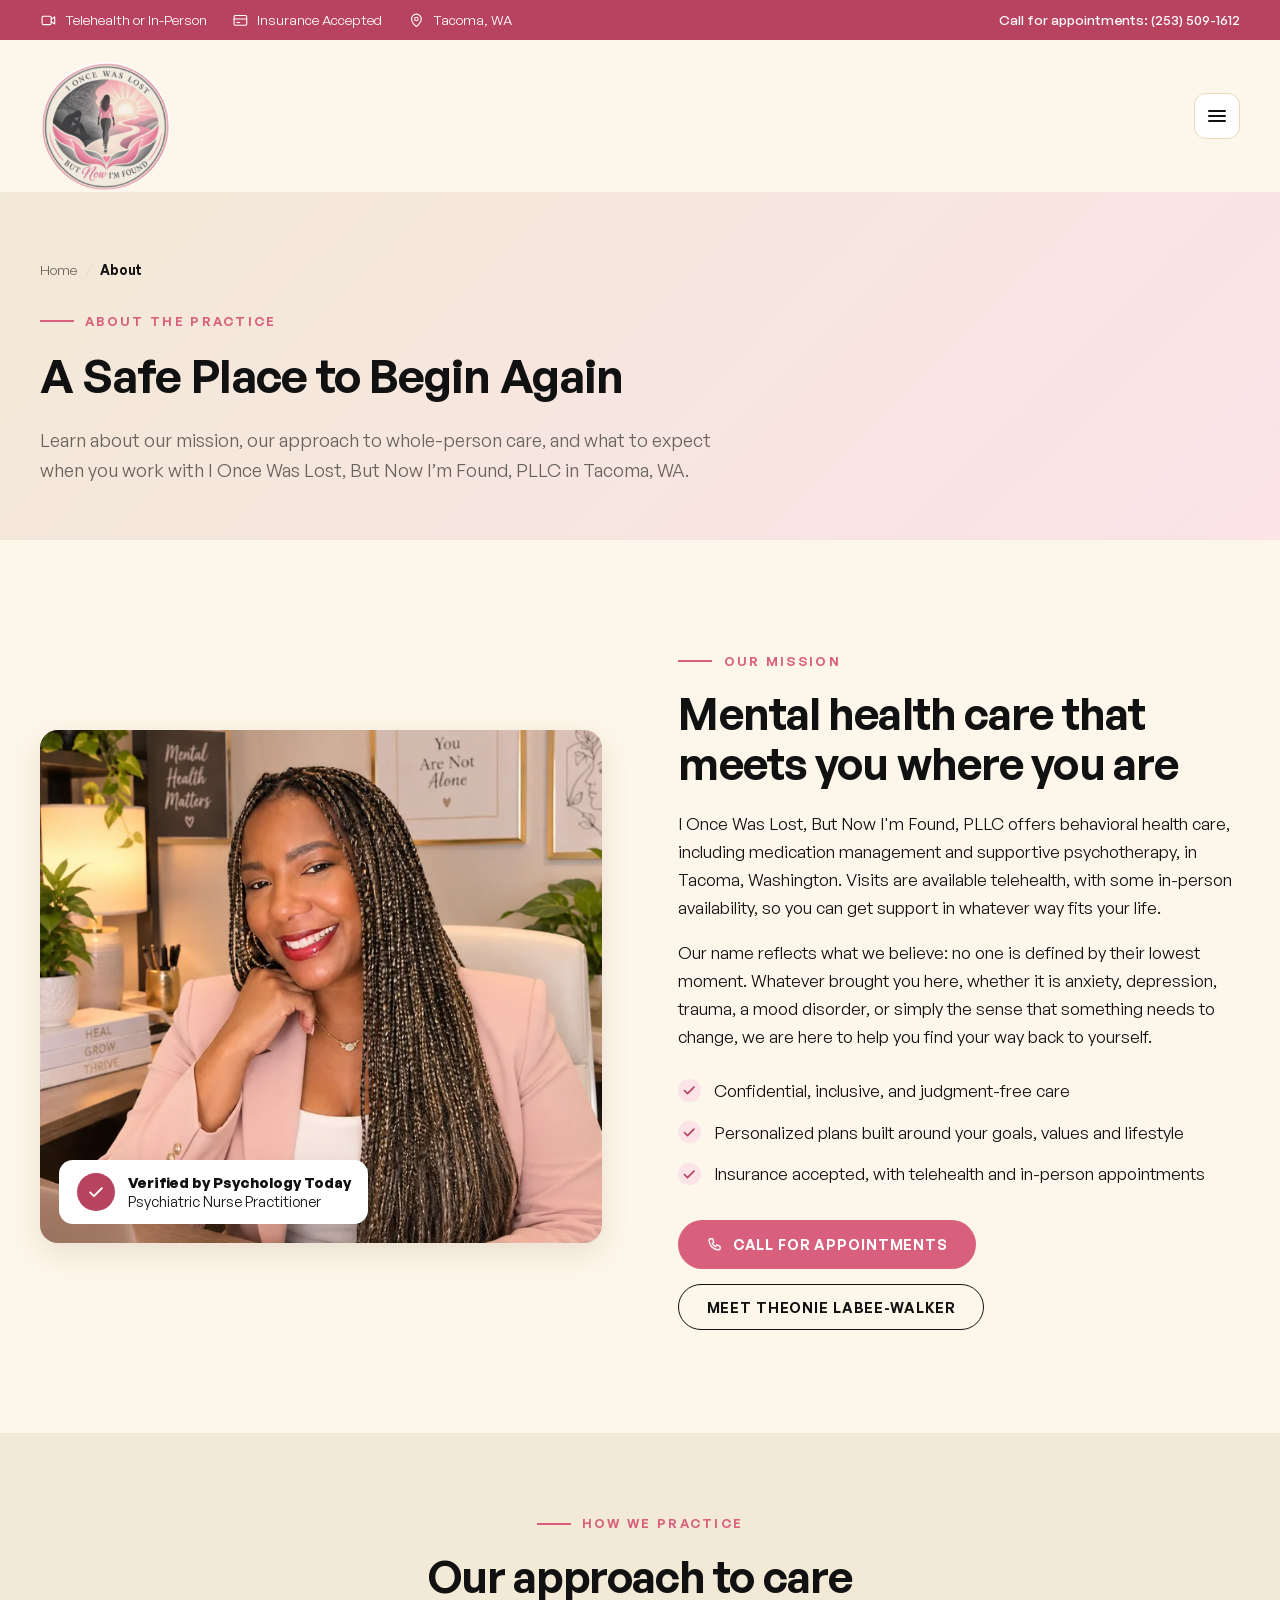
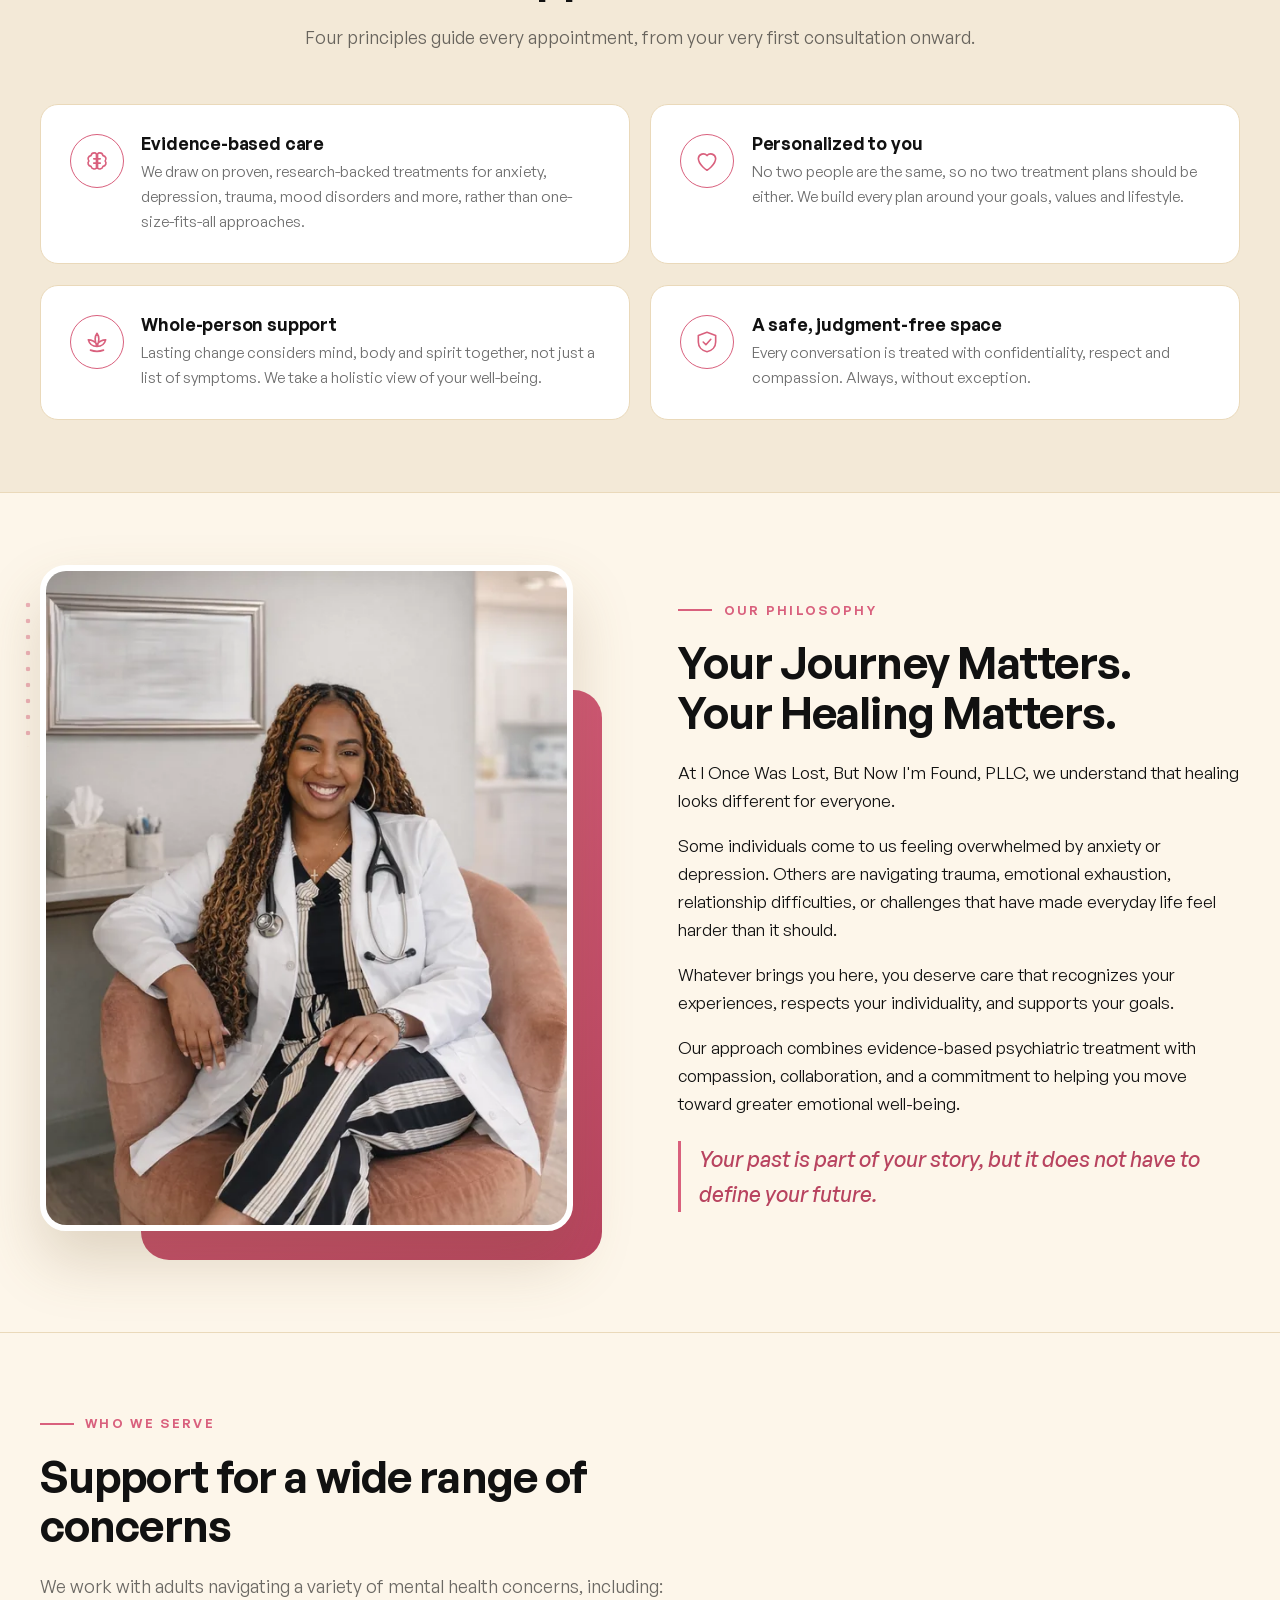
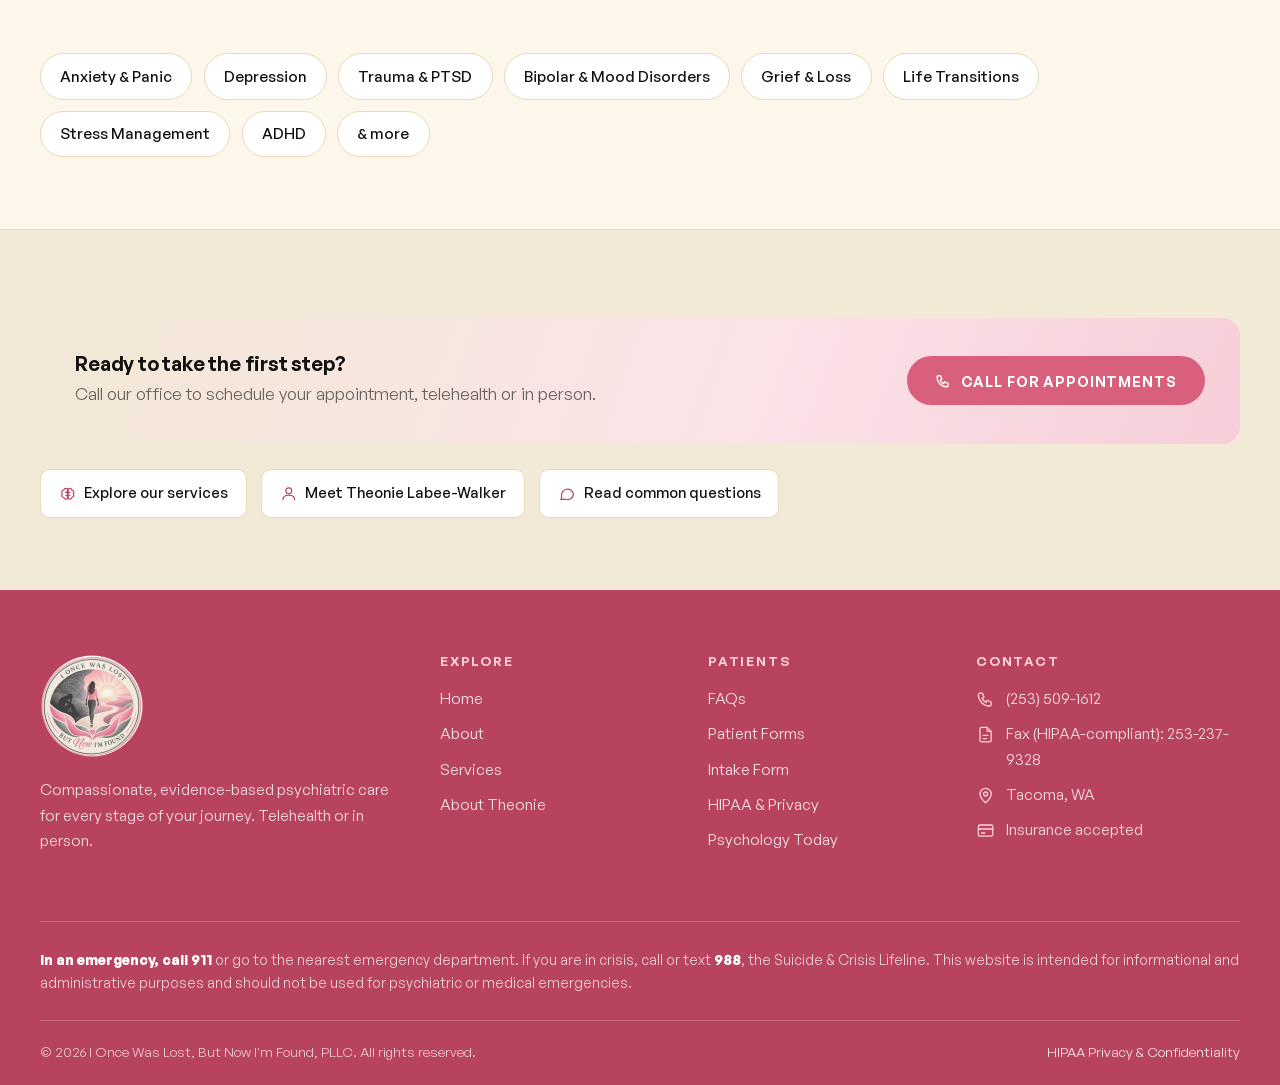
==== commit 0e67285d: "Use clinical portrait in About philosophy section Co-Authored-By: Claude Sonnet 5.5 <noreply@anthrop" ====
--- a/about.html
+++ b/about.html
@@ -9,7 +9,7 @@
 <link rel="icon" type="image/svg+xml" href="assets/logo-mark.svg">
 <link rel="preload" href="assets/fonts/GeneralSans-400.woff2" as="font" type="font/woff2" crossorigin>
 <link rel="preload" href="assets/fonts/GeneralSans-600.woff2" as="font" type="font/woff2" crossorigin>
-<link rel="stylesheet" href="assets/styles.css?v=20261016i">
+<link rel="stylesheet" href="assets/styles.css?v=20261016j">
 <link rel="canonical" href="https://lostbutfoundpsychiatry.com/about.html">
 <meta name="keywords" content="about our practice, psychiatry Tacoma WA, mental health clinic mission, whole-person care">
 <meta property="og:type" content="website">
@@ -169,13 +169,19 @@
 
 <section class="subsection">
   <div class="container split">
+    <div class="portrait-frame">
+      <div class="portrait">
+        <picture>
+          <source type="image/webp" srcset="assets/img/provider-clinical-600.webp 600w, assets/img/provider-clinical-900.webp 900w, assets/img/provider-clinical-1200.webp 1200w" sizes="(max-width: 860px) 100vw, 480px">
+          <img src="assets/img/provider-clinical-900.jpg" srcset="assets/img/provider-clinical-600.jpg 600w, assets/img/provider-clinical-900.jpg 900w, assets/img/provider-clinical-1200.jpg 1200w" sizes="(max-width: 860px) 100vw, 480px" alt="Theonie Labee-Walker, psychiatric nurse practitioner, in her white coat" width="962" height="1195" loading="lazy" decoding="async">
+        </picture>
+      </div>
+    </div>
     <div>
       <span class="eyebrow">Our Philosophy</span>
       <h2>Your Journey Matters.<br>Your Healing Matters.</h2>
       <p>At I Once Was Lost, But Now I'm Found, PLLC, we understand that healing looks different for everyone.</p>
       <p>Some individuals come to us feeling overwhelmed by anxiety or depression. Others are navigating trauma, emotional exhaustion, relationship difficulties, or challenges that have made everyday life feel harder than it should.</p>
-    </div>
-    <div>
       <p>Whatever brings you here, you deserve care that recognizes your experiences, respects your individuality, and supports your goals.</p>
       <p>Our approach combines evidence-based psychiatric treatment with compassion, collaboration, and a commitment to helping you move toward greater emotional well-being.</p>
       <p class="quote-line" style="margin-top:1.4rem">Your past is part of your story, but it does not have to define your future.</p>
@@ -261,6 +267,6 @@
 
 <div class="call-bar"><a class="btn" href="tel:+12535091612"><svg class="icon"><use href="#i-phone"/></svg>Call for appointments</a></div>
 
-<script src="assets/site.js?v=20261016i"></script>
+<script src="assets/site.js?v=20261016j"></script>
 </body>
 </html>
